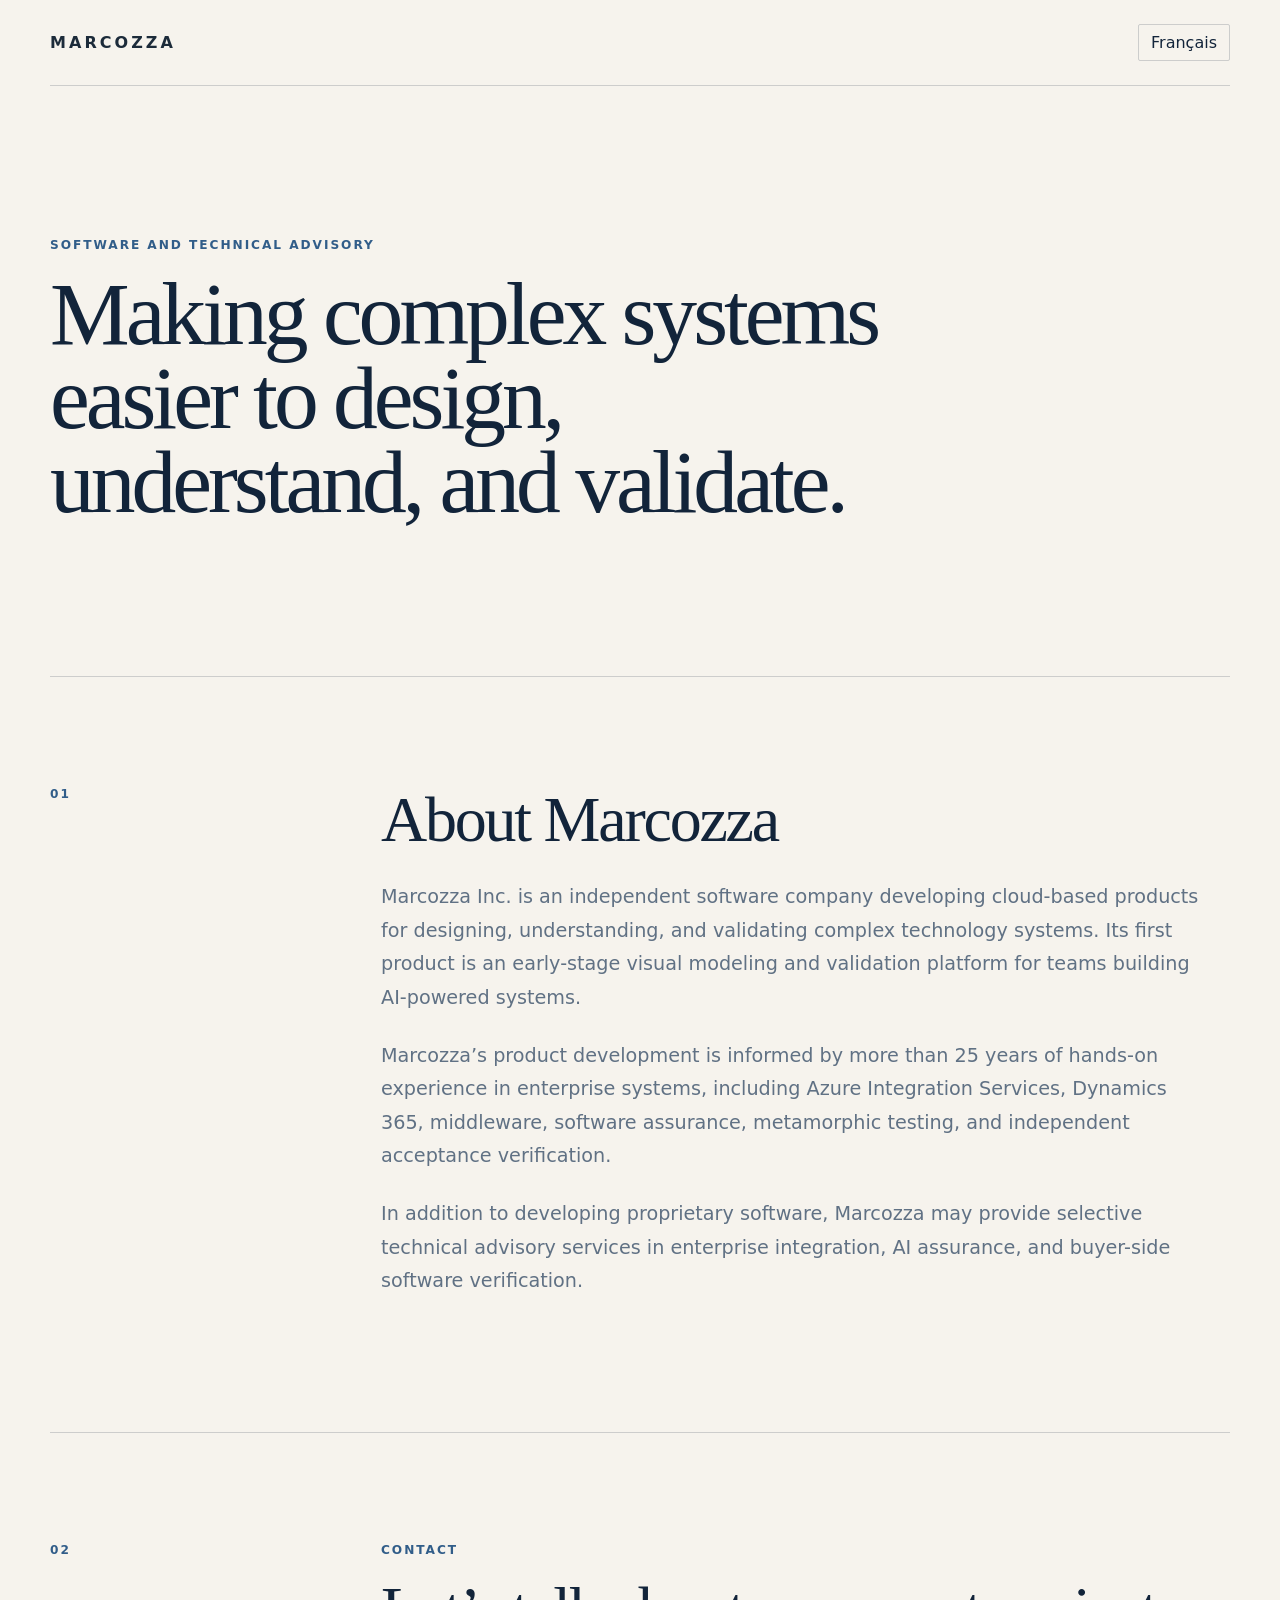
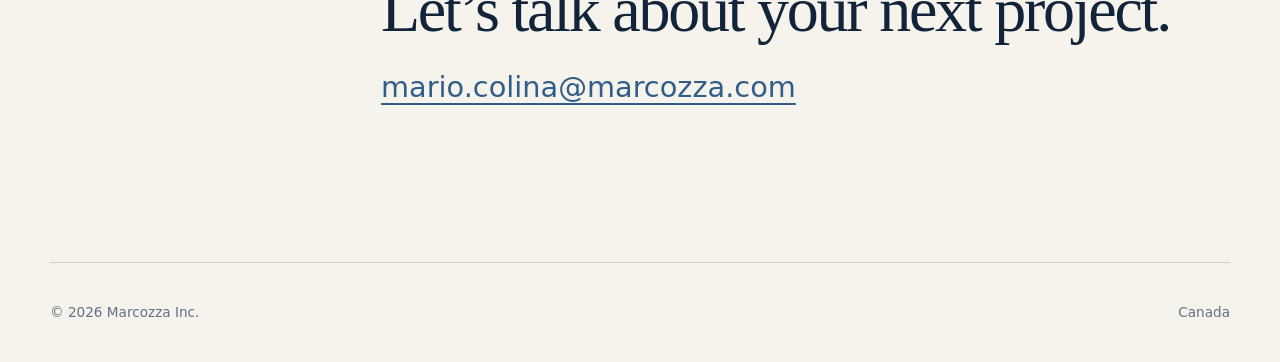
==== en.html @ 3afb8b35 "Add bilingual Marcozza company site" ====
<!doctype html>
<html lang="en">
  <head>
    <meta charset="UTF-8" />
    <meta name="viewport" content="width=device-width, initial-scale=1" />
    <meta name="description" content="Marcozza Inc. develops cloud-based software products for designing, understanding, and validating complex technology systems." />
    <meta name="theme-color" content="#12243a" />
    <meta property="og:title" content="Marcozza Inc. — Software and technical advisory" />
    <meta property="og:description" content="Cloud-based products for designing, understanding, and validating complex technology systems." />
    <meta property="og:type" content="website" />
    <meta property="og:url" content="https://marcozza.com/en.html" />
    <link rel="canonical" href="https://marcozza.com/en.html" />
    <link rel="alternate" hreflang="fr" href="https://marcozza.com/" />
    <link rel="alternate" hreflang="en" href="https://marcozza.com/en.html" />
    <link rel="alternate" hreflang="x-default" href="https://marcozza.com/" />
    <link rel="stylesheet" href="styles.css" />
    <title>Marcozza Inc. — Software and technical advisory</title>
  </head>
  <body>
    <a class="skip-link" href="#content">Skip to content</a>
    <header class="site-header">
      <a class="wordmark" href="/" aria-label="Marcozza home">MARCOZZA</a>
      <a class="language-link" href="index.html" lang="fr" hreflang="fr">Français</a>
    </header>
    <main id="content">
      <section class="hero">
        <p class="eyebrow">Software and technical advisory</p>
        <h1>Making complex systems easier to design, understand, and validate.</h1>
      </section>
      <section class="profile" aria-labelledby="about">
        <p class="section-number">01</p>
        <div class="profile-copy">
          <h2 id="about">About Marcozza</h2>
          <p>Marcozza Inc. is an independent software company developing cloud-based products for designing, understanding, and validating complex technology systems. Its first product is an early-stage visual modeling and validation platform for teams building AI-powered systems.</p>
          <p>Marcozza’s product development is informed by more than 25 years of hands-on experience in enterprise systems, including Azure Integration Services, Dynamics 365, middleware, software assurance, metamorphic testing, and independent acceptance verification.</p>
          <p>In addition to developing proprietary software, Marcozza may provide selective technical advisory services in enterprise integration, AI assurance, and buyer-side software verification.</p>
        </div>
      </section>
      <section class="contact" aria-labelledby="contact">
        <p class="section-number">02</p>
        <div>
          <p class="eyebrow">Contact</p>
          <h2 id="contact">Let’s talk about your next project.</h2>
          <a class="email" href="mailto:mario.colina@marcozza.com">mario.colina@marcozza.com</a>
        </div>
      </section>
    </main>
    <footer>
      <span>© <span id="year">2026</span> Marcozza Inc.</span>
      <span>Canada</span>
    </footer>
    <script src="site.js"></script>
  </body>
</html>
---- styles.css ----
:root {
  color-scheme: light;
  --navy: #12243a;
  --ink: #1c2b3a;
  --muted: #607184;
  --paper: #f6f3ed;
  --white: #fff;
  --blue: #315d89;
  --blue-soft: #dfe9f2;
  --amber: #d29b52;
  --line: rgba(18, 36, 58, 0.18);
  font-family: Inter, ui-sans-serif, system-ui, -apple-system, BlinkMacSystemFont, "Segoe UI", sans-serif;
  font-synthesis: none;
}

* { box-sizing: border-box; }
html { scroll-behavior: smooth; }
body { margin: 0; color: var(--ink); background: var(--paper); }
a { color: inherit; }

.skip-link {
  position: fixed;
  z-index: 10;
  top: 8px;
  left: 8px;
  padding: 10px 14px;
  background: var(--white);
  transform: translateY(-150%);
}
.skip-link:focus { transform: translateY(0); }

.site-header {
  width: min(1180px, calc(100% - 48px));
  min-height: 86px;
  margin: auto;
  display: grid;
  grid-template-columns: 1fr auto;
  align-items: center;
  border-bottom: 1px solid var(--line);
}
.wordmark { font-weight: 750; letter-spacing: 0.19em; text-decoration: none; }
.language-link {
  justify-self: end;
  padding: 8px 12px;
  color: var(--navy);
  border: 1px solid var(--line);
  border-radius: 2px;
  text-decoration: none;
}
.language-link:hover, .language-link:focus-visible { background: var(--blue-soft); }

main, footer { width: min(1180px, calc(100% - 48px)); margin: auto; }
.hero {
  min-height: 590px;
  display: grid;
  align-content: center;
}
.eyebrow, .section-number {
  margin: 0 0 20px;
  color: var(--blue);
  font-size: 0.76rem;
  font-weight: 700;
  letter-spacing: 0.16em;
  text-transform: uppercase;
}
h1 {
  max-width: 850px;
  margin: 0;
  color: var(--navy);
  font-family: Georgia, "Times New Roman", serif;
  font-size: clamp(3.1rem, 7vw, 6.8rem);
  font-weight: 400;
  letter-spacing: -0.045em;
  line-height: 0.94;
}
.profile, .contact {
  padding: 110px 0;
  border-top: 1px solid var(--line);
}
.profile, .contact { display: grid; grid-template-columns: 1fr 3fr; gap: 48px; }
h2 { margin: 0 0 28px; color: var(--navy); font: 400 clamp(2.3rem, 5vw, 4.7rem)/1.02 Georgia, serif; letter-spacing: -0.035em; }
.profile-copy { max-width: 820px; }
.profile-copy p { margin: 0 0 24px; color: var(--muted); font-size: 1.2rem; line-height: 1.75; }
.contact { min-height: 430px; align-items: start; }
.email { display: inline-block; color: var(--blue); font-size: clamp(1.15rem, 3vw, 1.8rem); text-underline-offset: 6px; }
footer { min-height: 100px; display: flex; justify-content: space-between; align-items: center; color: var(--muted); border-top: 1px solid var(--line); font-size: 0.85rem; }
.sr-only { position: absolute; width: 1px; height: 1px; padding: 0; margin: -1px; overflow: hidden; clip: rect(0, 0, 0, 0); white-space: nowrap; border: 0; }

@media (max-width: 800px) {
  .hero { min-height: auto; padding: 100px 0; }
  .profile, .contact { padding: 78px 0; grid-template-columns: 1fr; gap: 20px; }
}

@media (max-width: 480px) {
  .site-header, main, footer { width: min(100% - 30px, 1180px); }
  .site-header { min-height: 72px; }
  h1 { font-size: clamp(2.7rem, 14vw, 4rem); }
  .hero { padding-top: 70px; }
  footer { align-items: flex-start; flex-direction: column; justify-content: center; gap: 8px; }
}

@media (prefers-reduced-motion: reduce) {
  html { scroll-behavior: auto; }
}
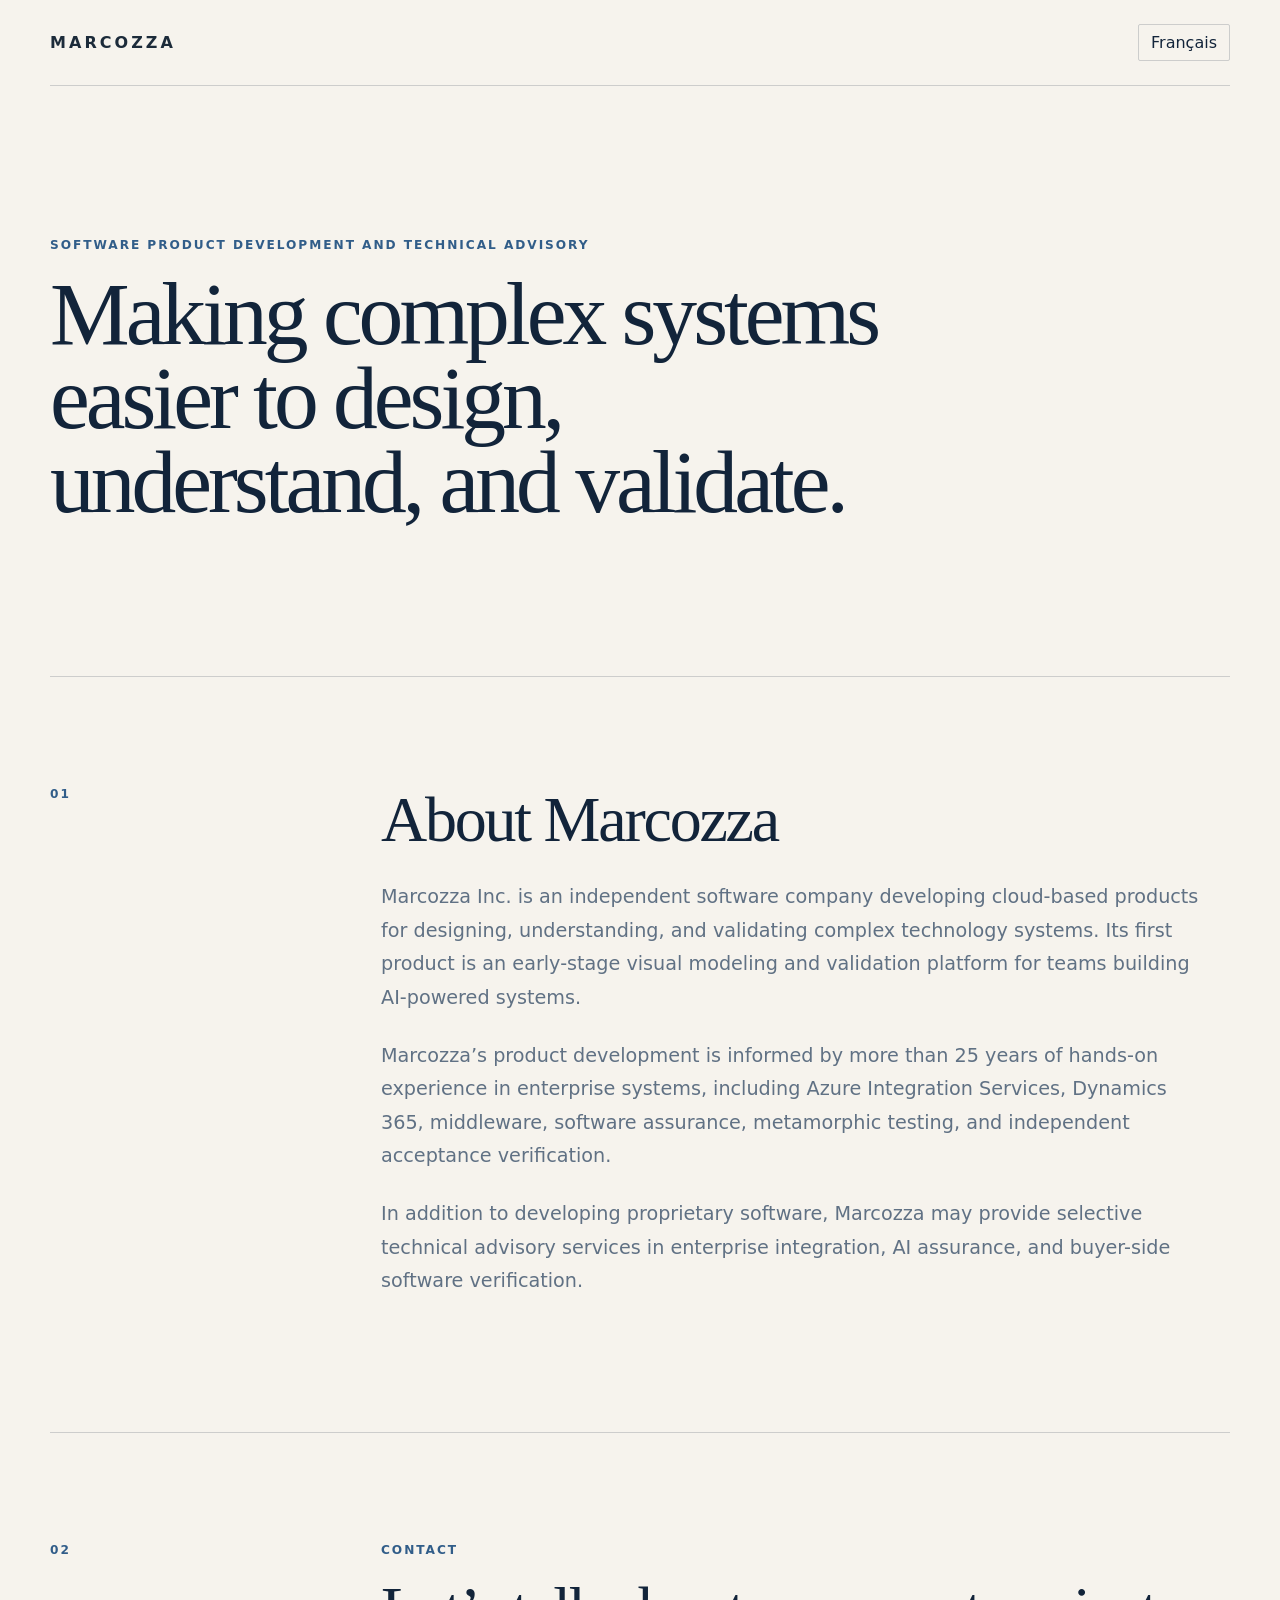
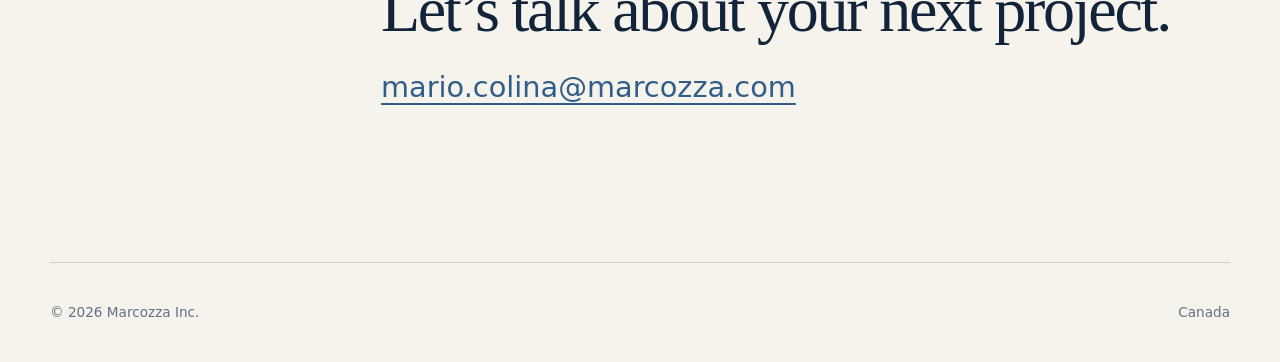
==== commit 4aae9551: "Clarify software product development positioning" ====
--- a/en.html
+++ b/en.html
@@ -5,7 +5,7 @@
     <meta name="viewport" content="width=device-width, initial-scale=1" />
     <meta name="description" content="Marcozza Inc. develops cloud-based software products for designing, understanding, and validating complex technology systems." />
     <meta name="theme-color" content="#12243a" />
-    <meta property="og:title" content="Marcozza Inc. — Software and technical advisory" />
+    <meta property="og:title" content="Marcozza Inc. — Software product development and technical advisory" />
     <meta property="og:description" content="Cloud-based products for designing, understanding, and validating complex technology systems." />
     <meta property="og:type" content="website" />
     <meta property="og:url" content="https://marcozza.com/en.html" />
@@ -14,7 +14,7 @@
     <link rel="alternate" hreflang="en" href="https://marcozza.com/en.html" />
     <link rel="alternate" hreflang="x-default" href="https://marcozza.com/" />
     <link rel="stylesheet" href="styles.css" />
-    <title>Marcozza Inc. — Software and technical advisory</title>
+    <title>Marcozza Inc. — Software product development and technical advisory</title>
   </head>
   <body>
     <a class="skip-link" href="#content">Skip to content</a>
@@ -24,7 +24,7 @@
     </header>
     <main id="content">
       <section class="hero">
-        <p class="eyebrow">Software and technical advisory</p>
+        <p class="eyebrow">Software product development and technical advisory</p>
         <h1>Making complex systems easier to design, understand, and validate.</h1>
       </section>
       <section class="profile" aria-labelledby="about">
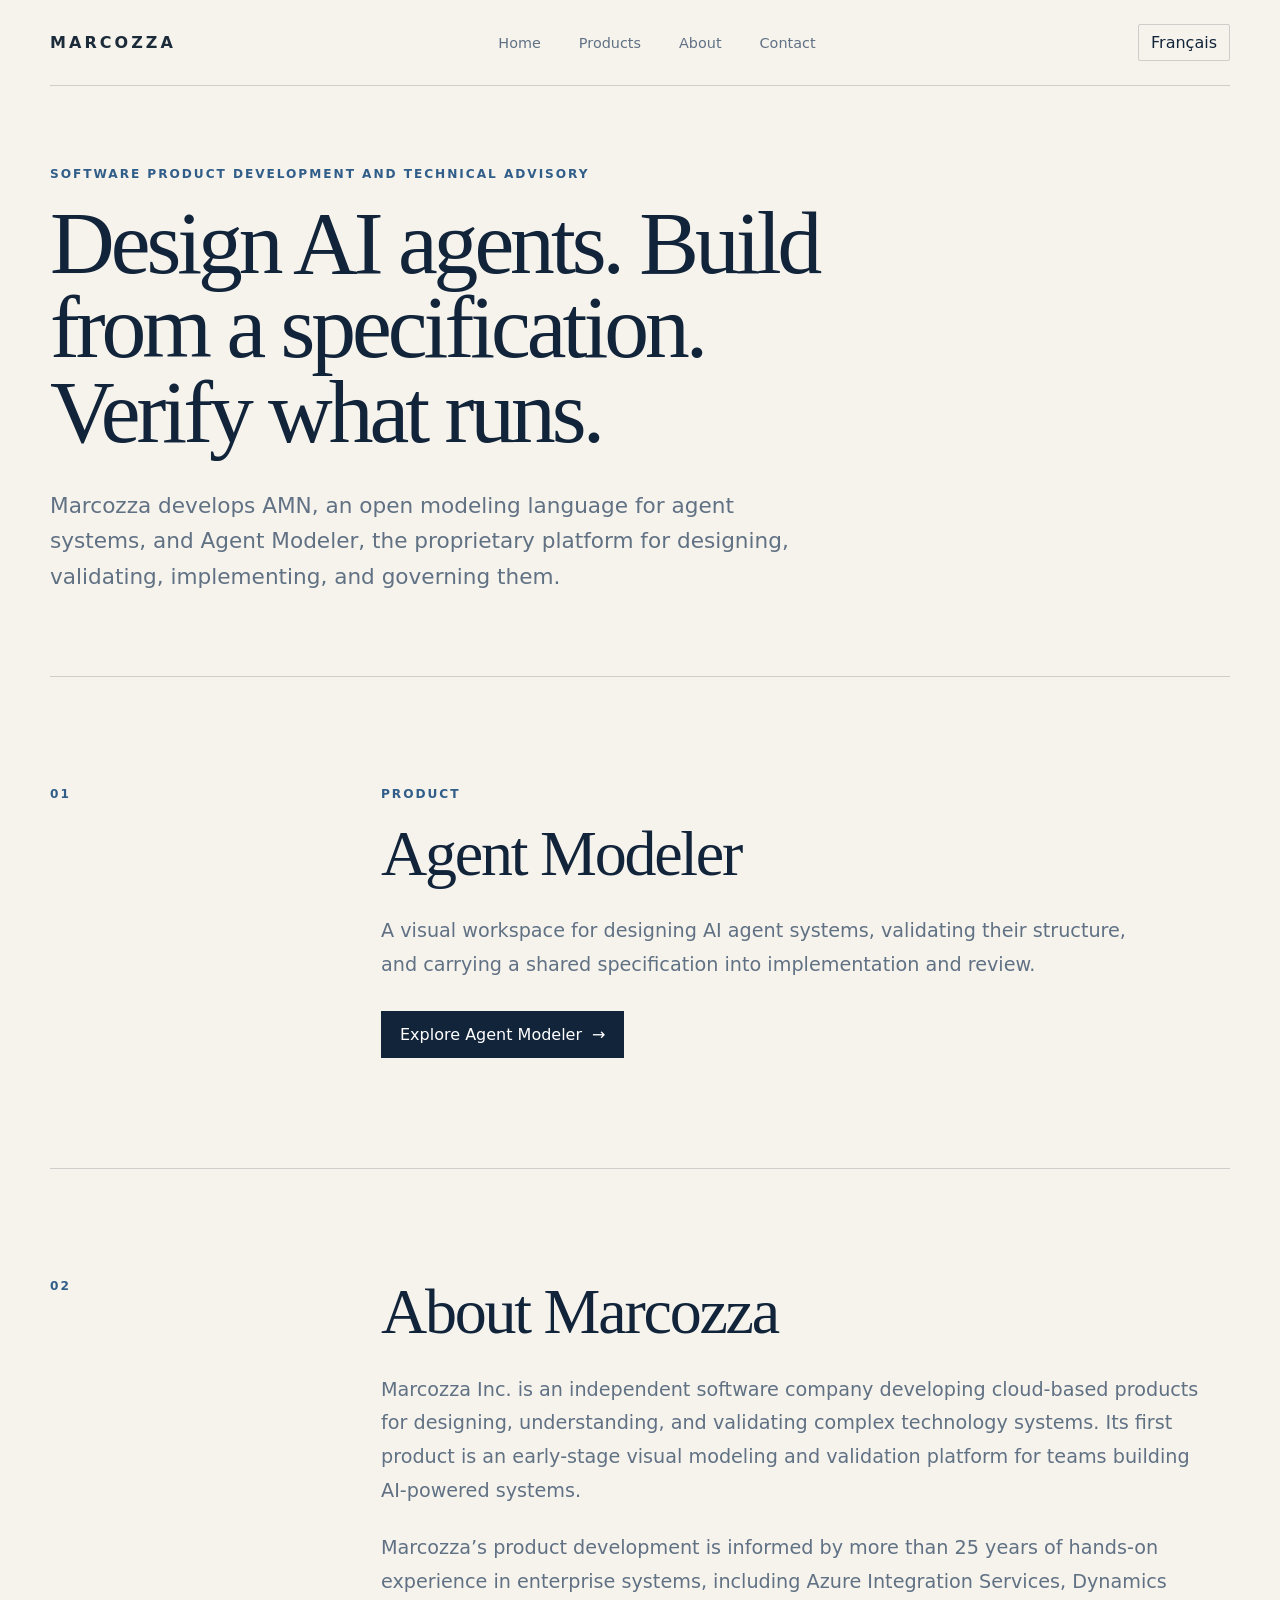
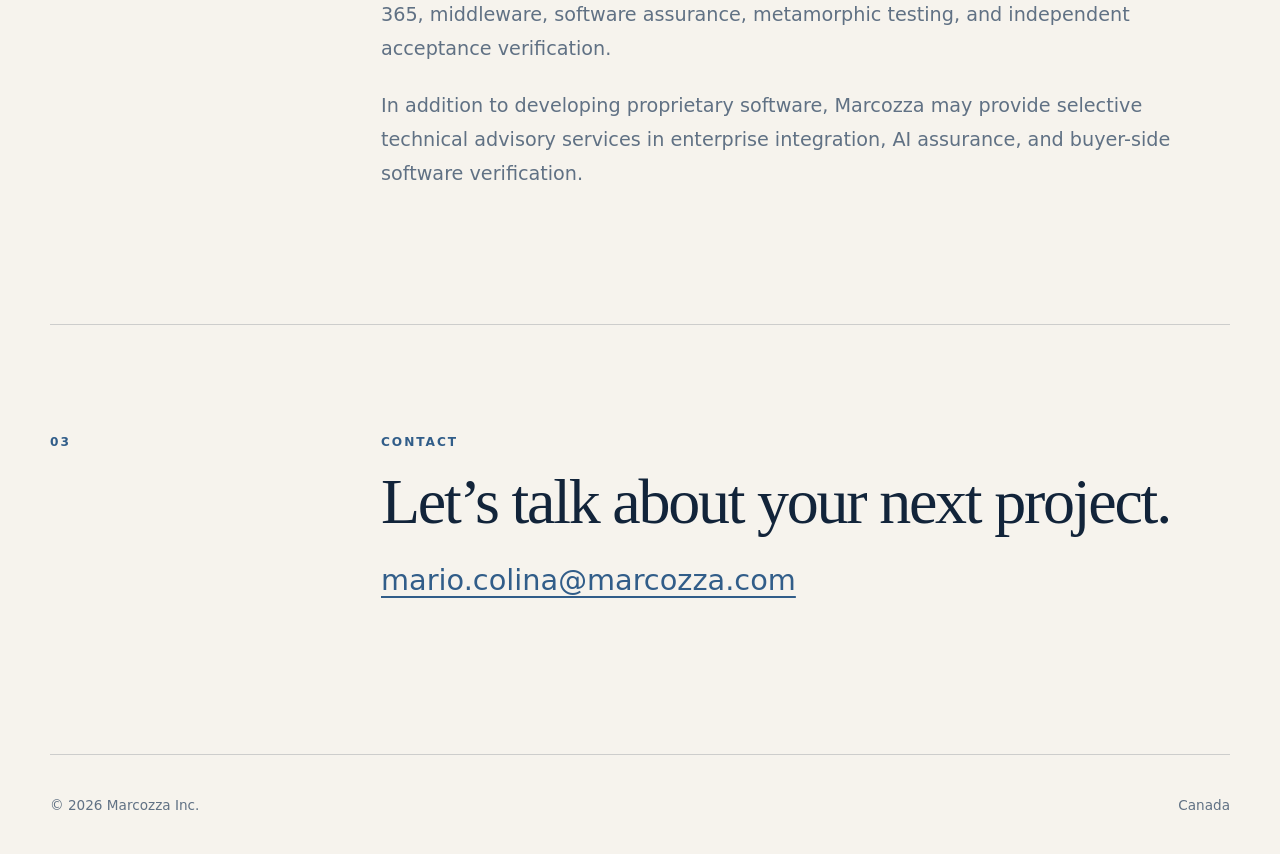
==== commit c0cfacc7: "Add Agent Modeler product navigation" ====
--- a/en.html
+++ b/en.html
@@ -3,10 +3,10 @@
   <head>
     <meta charset="UTF-8" />
     <meta name="viewport" content="width=device-width, initial-scale=1" />
-    <meta name="description" content="Marcozza Inc. develops cloud-based software products for designing, understanding, and validating complex technology systems." />
+    <meta name="description" content="Marcozza develops AMN, an open modeling language for agent systems, and Agent Modeler, a proprietary platform for designing, validating, implementing, and governing them." />
     <meta name="theme-color" content="#12243a" />
     <meta property="og:title" content="Marcozza Inc. — Software product development and technical advisory" />
-    <meta property="og:description" content="Cloud-based products for designing, understanding, and validating complex technology systems." />
+    <meta property="og:description" content="Design AI agents. Build from a specification. Verify what runs." />
     <meta property="og:type" content="website" />
     <meta property="og:url" content="https://marcozza.com/en.html" />
     <link rel="canonical" href="https://marcozza.com/en.html" />
@@ -20,15 +20,31 @@
     <a class="skip-link" href="#content">Skip to content</a>
     <header class="site-header">
       <a class="wordmark" href="/" aria-label="Marcozza home">MARCOZZA</a>
+      <nav class="site-nav" aria-label="Main navigation">
+        <a href="#home">Home</a>
+        <a href="#products">Products</a>
+        <a href="#about">About</a>
+        <a href="#contact">Contact</a>
+      </nav>
       <a class="language-link" href="index.html" lang="fr" hreflang="fr">Français</a>
     </header>
     <main id="content">
-      <section class="hero">
+      <section class="hero" id="home">
         <p class="eyebrow">Software product development and technical advisory</p>
-        <h1>Making complex systems easier to design, understand, and validate.</h1>
+        <h1>Design AI agents. Build from a specification. Verify what runs.</h1>
+        <p class="hero-copy">Marcozza develops AMN, an open modeling language for agent systems, and Agent Modeler, the proprietary platform for designing, validating, implementing, and governing them.</p>
+      </section>
+      <section class="products" id="products" aria-labelledby="products-title">
+        <p class="section-number">01</p>
+        <article class="product-card">
+          <p class="eyebrow">Product</p>
+          <h2 id="products-title">Agent Modeler</h2>
+          <p>A visual workspace for designing AI agent systems, validating their structure, and carrying a shared specification into implementation and review.</p>
+          <a class="product-link" href="https://agentmodeler.com/">Explore Agent Modeler <span aria-hidden="true">→</span></a>
+        </article>
       </section>
       <section class="profile" aria-labelledby="about">
-        <p class="section-number">01</p>
+        <p class="section-number">02</p>
         <div class="profile-copy">
           <h2 id="about">About Marcozza</h2>
           <p>Marcozza Inc. is an independent software company developing cloud-based products for designing, understanding, and validating complex technology systems. Its first product is an early-stage visual modeling and validation platform for teams building AI-powered systems.</p>
@@ -37,7 +53,7 @@
         </div>
       </section>
       <section class="contact" aria-labelledby="contact">
-        <p class="section-number">02</p>
+        <p class="section-number">03</p>
         <div>
           <p class="eyebrow">Contact</p>
           <h2 id="contact">Let’s talk about your next project.</h2>
--- a/styles.css
+++ b/styles.css
@@ -34,11 +34,22 @@
   min-height: 86px;
   margin: auto;
   display: grid;
-  grid-template-columns: 1fr auto;
+  grid-template-columns: auto 1fr auto;
   align-items: center;
   border-bottom: 1px solid var(--line);
 }
 .wordmark { font-weight: 750; letter-spacing: 0.19em; text-decoration: none; }
+.site-nav {
+  display: flex;
+  justify-content: center;
+  gap: clamp(18px, 3vw, 38px);
+}
+.site-nav a {
+  color: var(--muted);
+  font-size: 0.9rem;
+  text-decoration: none;
+}
+.site-nav a:hover, .site-nav a:focus-visible { color: var(--navy); text-decoration: underline; text-underline-offset: 6px; }
 .language-link {
   justify-self: end;
   padding: 8px 12px;
@@ -73,12 +84,32 @@
   letter-spacing: -0.045em;
   line-height: 0.94;
 }
-.profile, .contact {
+.hero-copy {
+  max-width: 780px;
+  margin: 34px 0 0;
+  color: var(--muted);
+  font-size: clamp(1.1rem, 2vw, 1.35rem);
+  line-height: 1.65;
+}
+.products, .profile, .contact {
   padding: 110px 0;
   border-top: 1px solid var(--line);
 }
-.profile, .contact { display: grid; grid-template-columns: 1fr 3fr; gap: 48px; }
+.products, .profile, .contact { display: grid; grid-template-columns: 1fr 3fr; gap: 48px; }
 h2 { margin: 0 0 28px; color: var(--navy); font: 400 clamp(2.3rem, 5vw, 4.7rem)/1.02 Georgia, serif; letter-spacing: -0.035em; }
+.product-card { max-width: 820px; }
+.product-card > p:not(.eyebrow) { max-width: 760px; margin: 0 0 30px; color: var(--muted); font-size: 1.2rem; line-height: 1.75; }
+.product-link {
+  display: inline-flex;
+  align-items: center;
+  gap: 10px;
+  padding: 13px 18px;
+  color: var(--white);
+  background: var(--navy);
+  border: 1px solid var(--navy);
+  text-decoration: none;
+}
+.product-link:hover, .product-link:focus-visible { color: var(--navy); background: transparent; }
 .profile-copy { max-width: 820px; }
 .profile-copy p { margin: 0 0 24px; color: var(--muted); font-size: 1.2rem; line-height: 1.75; }
 .contact { min-height: 430px; align-items: start; }
@@ -88,7 +119,9 @@
 
 @media (max-width: 800px) {
   .hero { min-height: auto; padding: 100px 0; }
-  .profile, .contact { padding: 78px 0; grid-template-columns: 1fr; gap: 20px; }
+  .site-header { padding: 18px 0; grid-template-columns: 1fr auto; row-gap: 18px; }
+  .site-nav { grid-column: 1 / -1; grid-row: 2; justify-content: flex-start; overflow-x: auto; }
+  .products, .profile, .contact { padding: 78px 0; grid-template-columns: 1fr; gap: 20px; }
 }
 
 @media (max-width: 480px) {
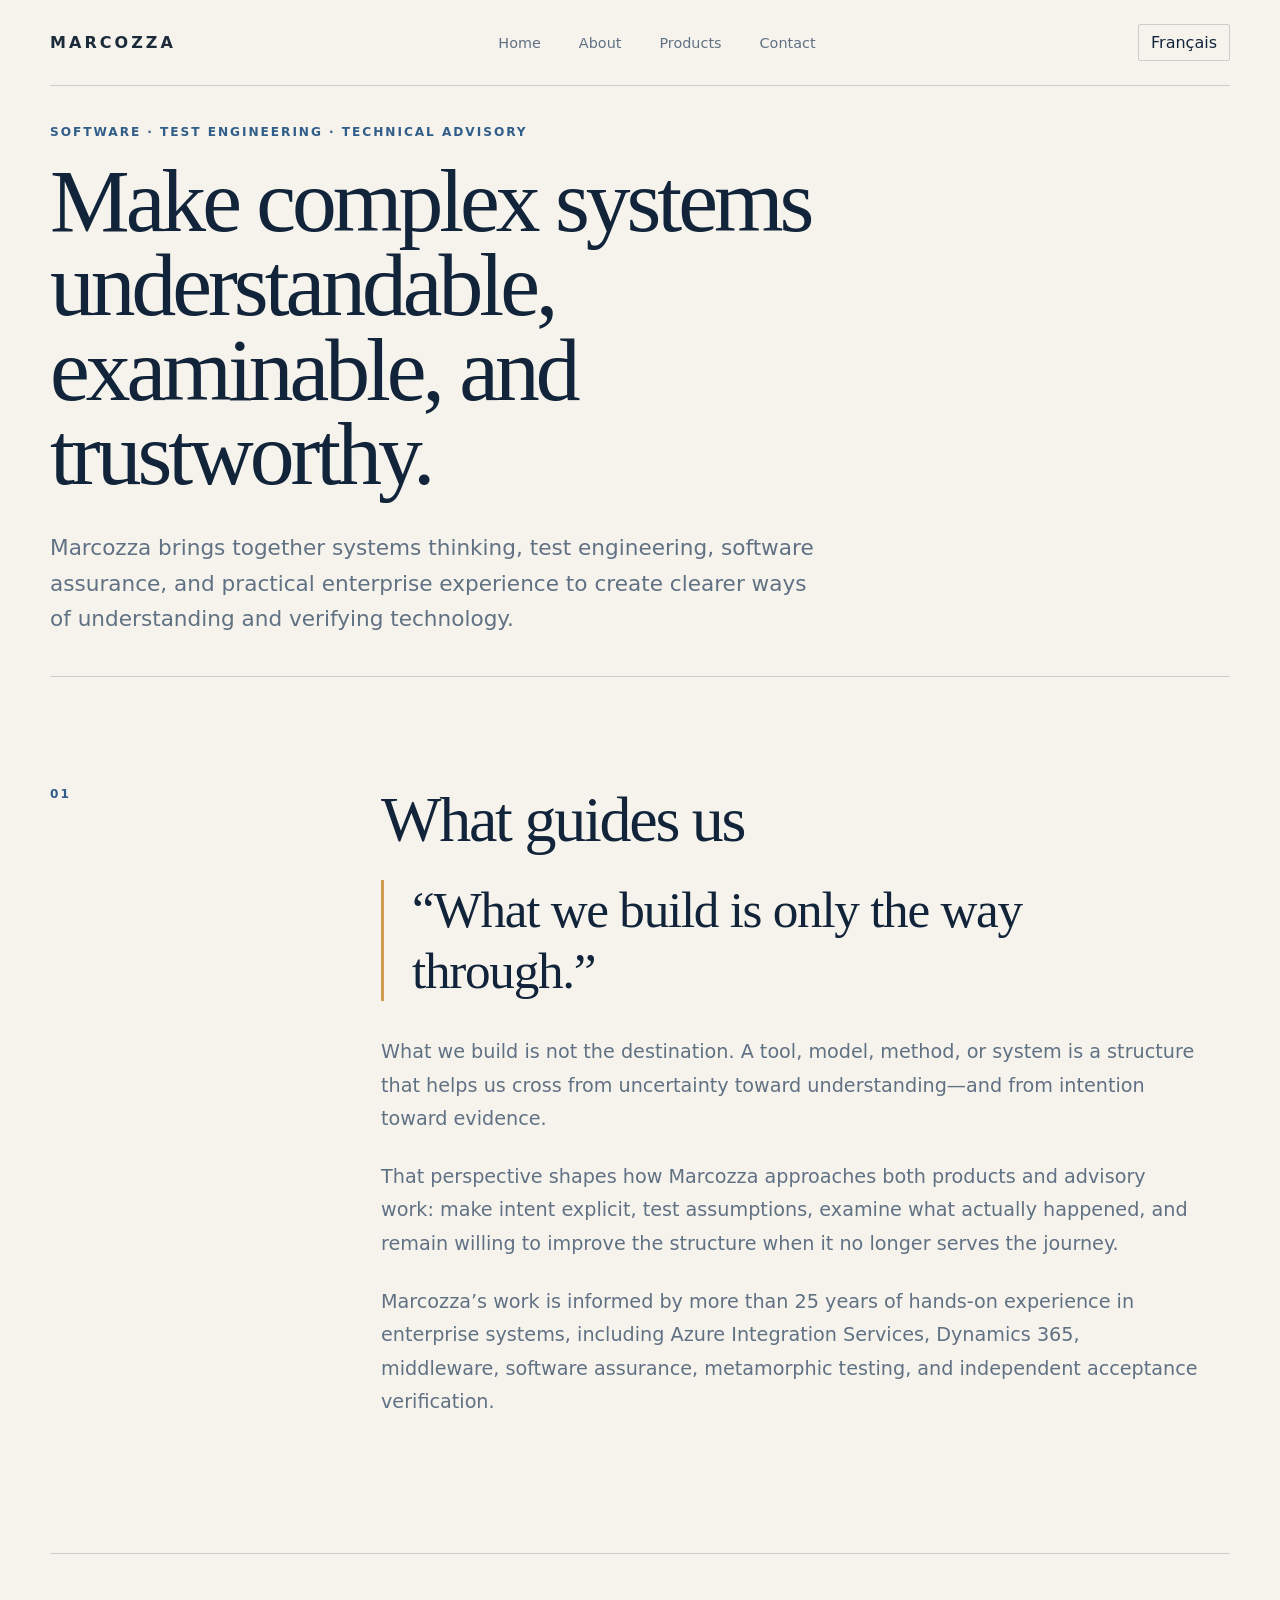
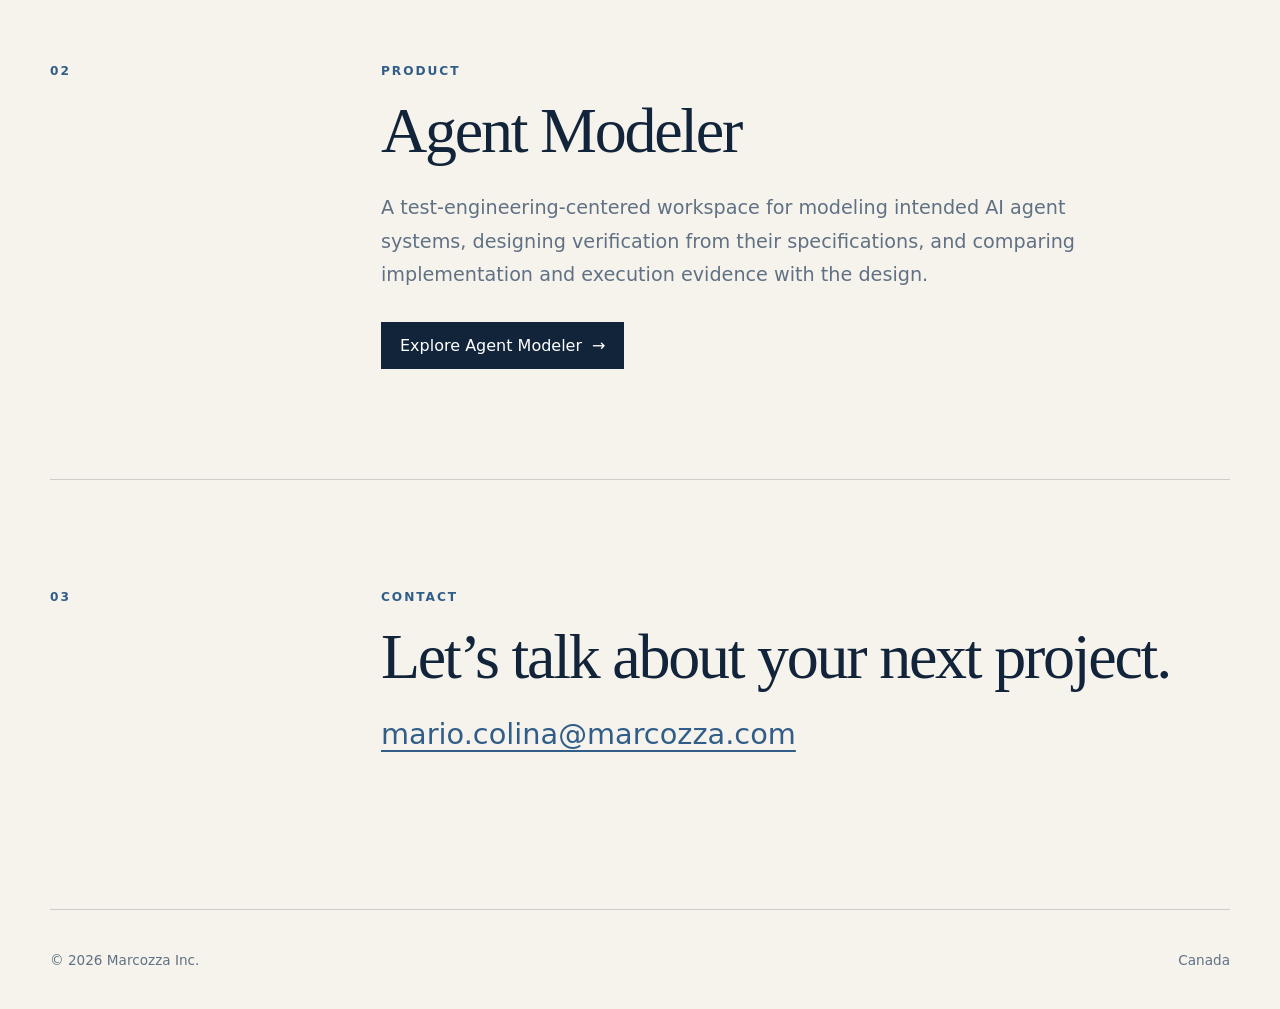
==== commit b8984e2d: "Express company philosophy on homepage" ====
--- a/en.html
+++ b/en.html
@@ -3,10 +3,10 @@
   <head>
     <meta charset="UTF-8" />
     <meta name="viewport" content="width=device-width, initial-scale=1" />
-    <meta name="description" content="Marcozza develops AMN, an open modeling language for agent systems, and Agent Modeler, a proprietary platform for designing, validating, implementing, and governing them." />
+    <meta name="description" content="Marcozza is an independent software company bringing systems thinking, test engineering, and software assurance to complex technology systems." />
     <meta name="theme-color" content="#12243a" />
     <meta property="og:title" content="Marcozza Inc. — Software product development and technical advisory" />
-    <meta property="og:description" content="Design AI agents. Build from a specification. Verify what runs." />
+    <meta property="og:description" content="Make complex systems understandable, examinable, and trustworthy." />
     <meta property="og:type" content="website" />
     <meta property="og:url" content="https://marcozza.com/en.html" />
     <link rel="canonical" href="https://marcozza.com/en.html" />
@@ -22,35 +22,36 @@
       <a class="wordmark" href="/" aria-label="Marcozza home">MARCOZZA</a>
       <nav class="site-nav" aria-label="Main navigation">
         <a href="#home">Home</a>
+        <a href="#about">About</a>
         <a href="#products">Products</a>
-        <a href="#about">About</a>
         <a href="#contact">Contact</a>
       </nav>
       <a class="language-link" href="index.html" lang="fr" hreflang="fr">Français</a>
     </header>
     <main id="content">
       <section class="hero" id="home">
-        <p class="eyebrow">Software product development and technical advisory</p>
-        <h1>Design AI agents. Build from a specification. Verify what runs.</h1>
-        <p class="hero-copy">Marcozza develops AMN, an open modeling language for agent systems, and Agent Modeler, the proprietary platform for designing, validating, implementing, and governing them.</p>
+        <p class="eyebrow">Software · test engineering · technical advisory</p>
+        <h1>Make complex systems understandable, examinable, and trustworthy.</h1>
+        <p class="hero-copy">Marcozza brings together systems thinking, test engineering, software assurance, and practical enterprise experience to create clearer ways of understanding and verifying technology.</p>
+      </section>
+      <section class="profile" aria-labelledby="about">
+        <p class="section-number">01</p>
+        <div class="profile-copy">
+          <h2 id="about">What guides us</h2>
+          <blockquote class="philosophy"><p>“What we build is only the way through.”</p></blockquote>
+          <p>What we build is not the destination. A tool, model, method, or system is a structure that helps us cross from uncertainty toward understanding—and from intention toward evidence.</p>
+          <p>That perspective shapes how Marcozza approaches both products and advisory work: make intent explicit, test assumptions, examine what actually happened, and remain willing to improve the structure when it no longer serves the journey.</p>
+          <p>Marcozza’s work is informed by more than 25 years of hands-on experience in enterprise systems, including Azure Integration Services, Dynamics 365, middleware, software assurance, metamorphic testing, and independent acceptance verification.</p>
+        </div>
       </section>
       <section class="products" id="products" aria-labelledby="products-title">
-        <p class="section-number">01</p>
+        <p class="section-number">02</p>
         <article class="product-card">
           <p class="eyebrow">Product</p>
           <h2 id="products-title">Agent Modeler</h2>
-          <p>A visual workspace for designing AI agent systems, validating their structure, and carrying a shared specification into implementation and review.</p>
-          <a class="product-link" href="https://agentmodeler.com/">Explore Agent Modeler <span aria-hidden="true">→</span></a>
+          <p>A test-engineering-centered workspace for modeling intended AI agent systems, designing verification from their specifications, and comparing implementation and execution evidence with the design.</p>
+          <a class="product-link" href="https://agentmodeler.com/en/">Explore Agent Modeler <span aria-hidden="true">→</span></a>
         </article>
-      </section>
-      <section class="profile" aria-labelledby="about">
-        <p class="section-number">02</p>
-        <div class="profile-copy">
-          <h2 id="about">About Marcozza</h2>
-          <p>Marcozza Inc. is an independent software company developing cloud-based products for designing, understanding, and validating complex technology systems. Its first product is an early-stage visual modeling and validation platform for teams building AI-powered systems.</p>
-          <p>Marcozza’s product development is informed by more than 25 years of hands-on experience in enterprise systems, including Azure Integration Services, Dynamics 365, middleware, software assurance, metamorphic testing, and independent acceptance verification.</p>
-          <p>In addition to developing proprietary software, Marcozza may provide selective technical advisory services in enterprise integration, AI assurance, and buyer-side software verification.</p>
-        </div>
       </section>
       <section class="contact" aria-labelledby="contact">
         <p class="section-number">03</p>
--- a/styles.css
+++ b/styles.css
@@ -112,6 +112,8 @@
 .product-link:hover, .product-link:focus-visible { color: var(--navy); background: transparent; }
 .profile-copy { max-width: 820px; }
 .profile-copy p { margin: 0 0 24px; color: var(--muted); font-size: 1.2rem; line-height: 1.75; }
+.philosophy { margin: 0 0 34px; padding: 0 0 0 28px; border-left: 3px solid var(--amber); }
+.philosophy p { margin: 0; color: var(--navy); font: 400 clamp(1.8rem, 4vw, 3.4rem)/1.18 Georgia, serif; letter-spacing: -0.025em; }
 .contact { min-height: 430px; align-items: start; }
 .email { display: inline-block; color: var(--blue); font-size: clamp(1.15rem, 3vw, 1.8rem); text-underline-offset: 6px; }
 footer { min-height: 100px; display: flex; justify-content: space-between; align-items: center; color: var(--muted); border-top: 1px solid var(--line); font-size: 0.85rem; }
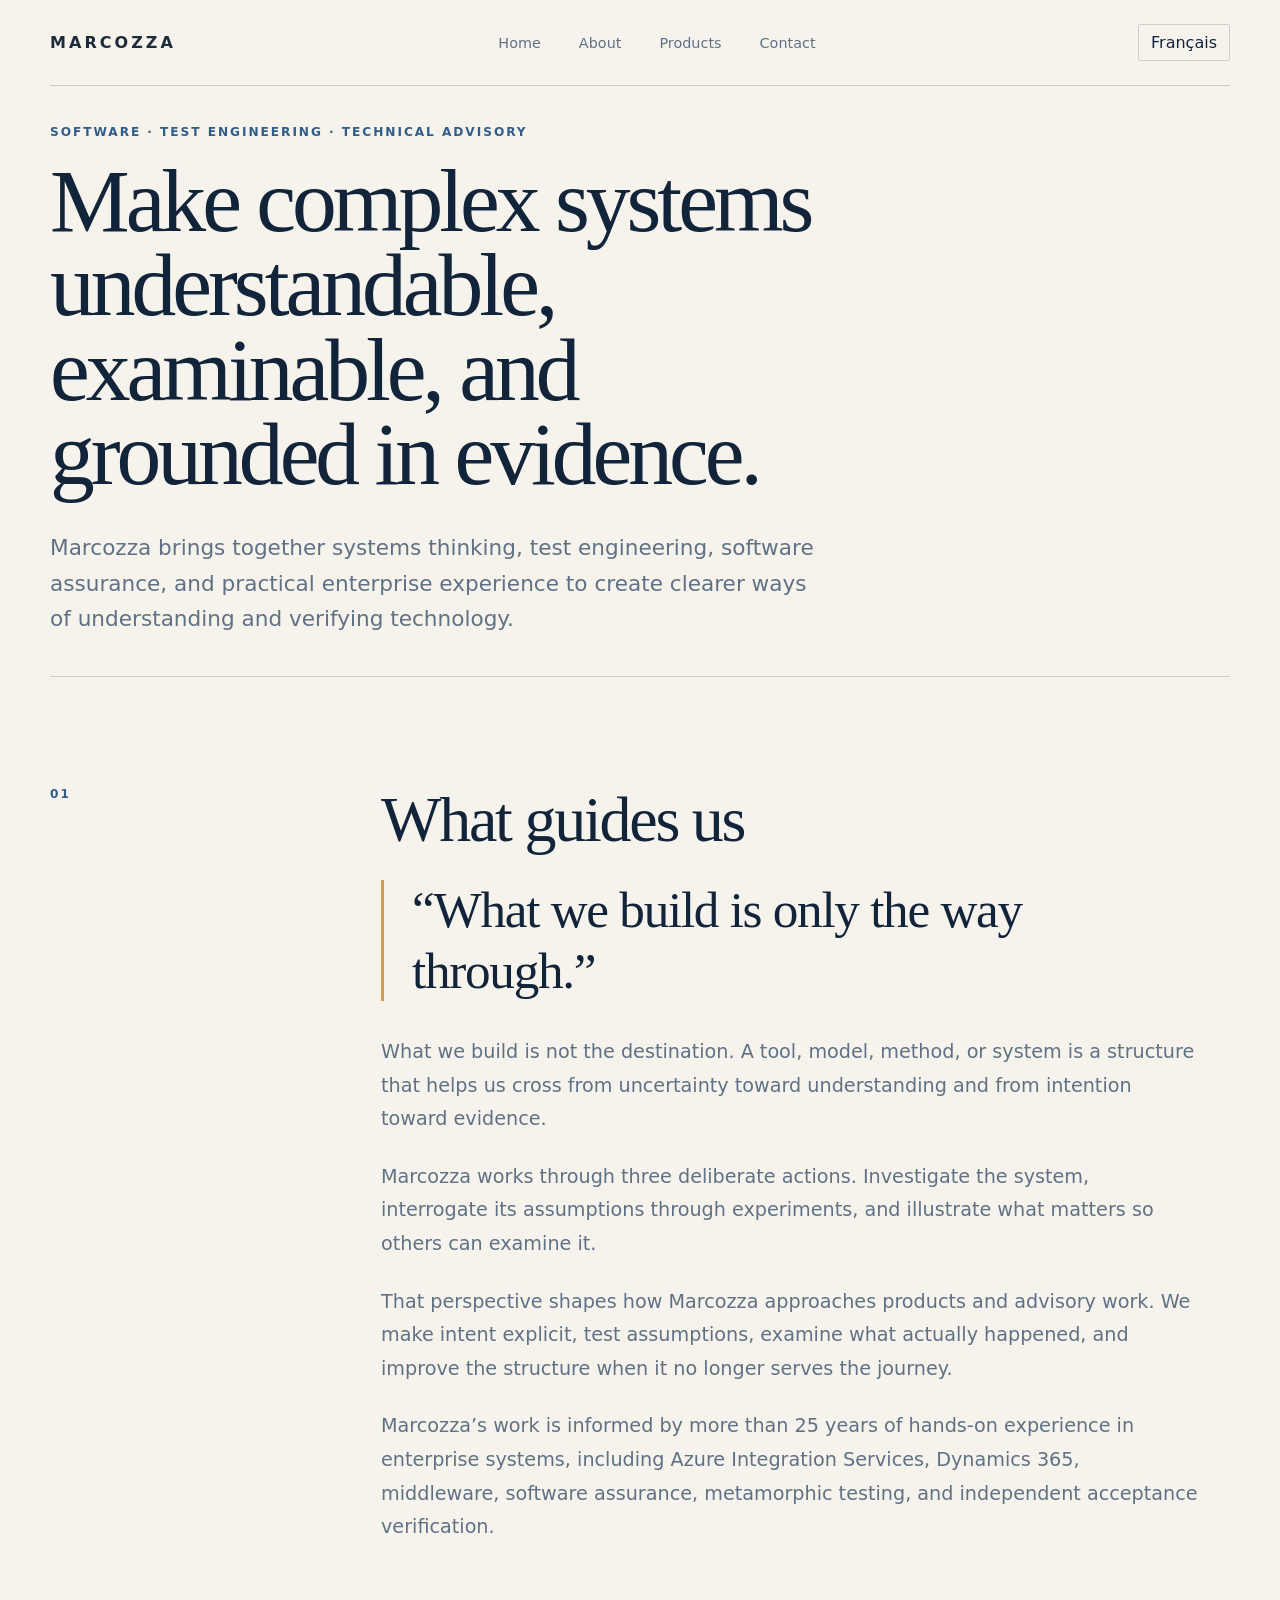
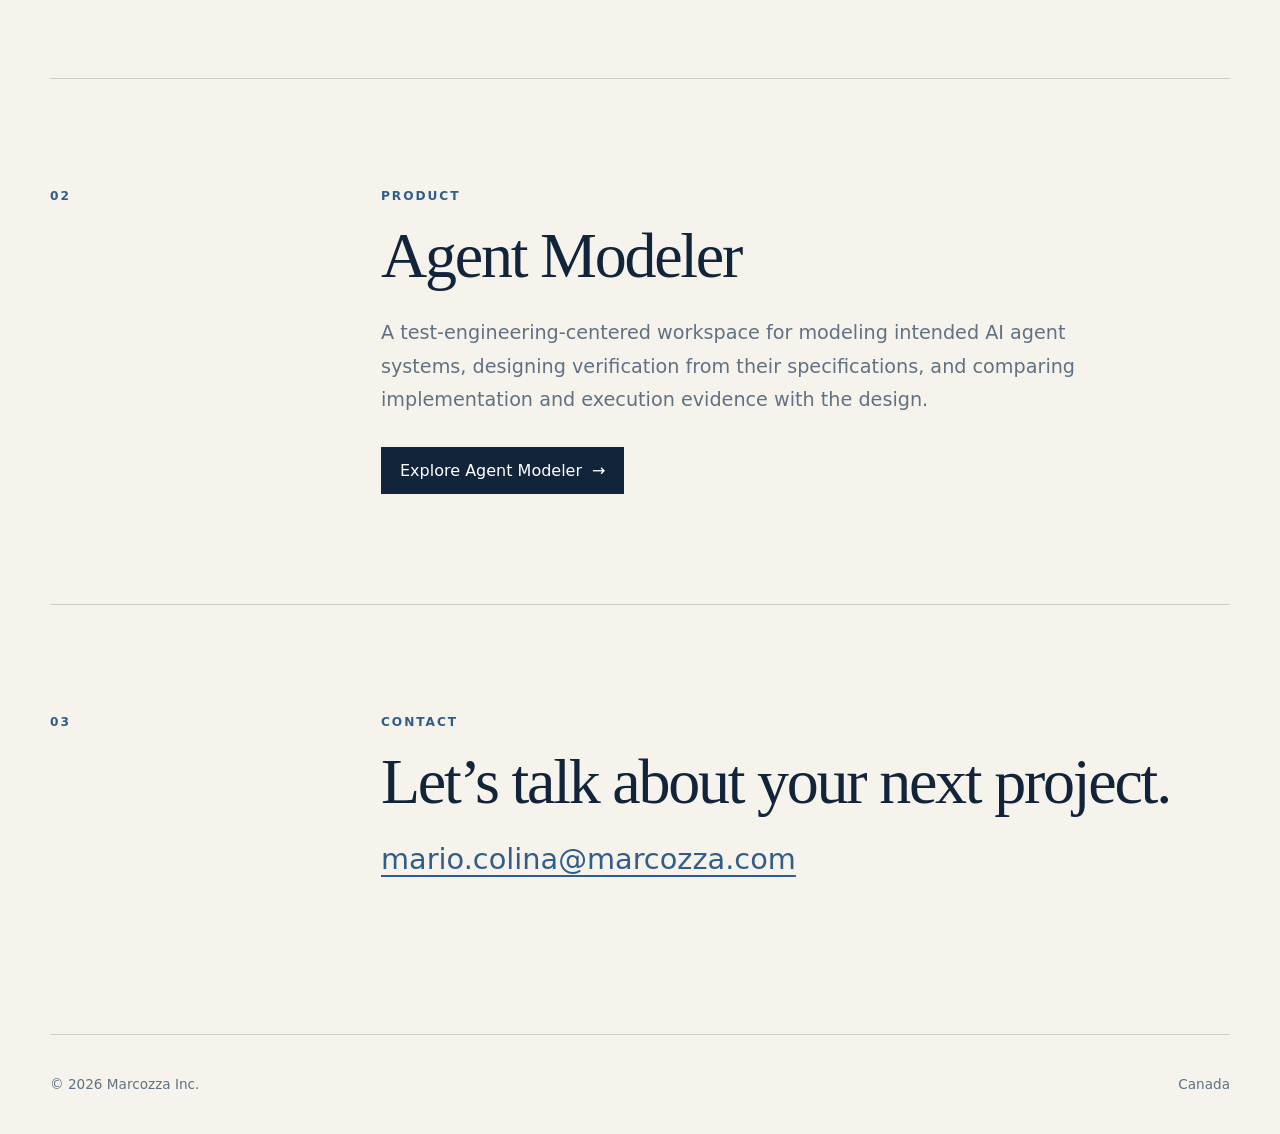
==== commit 8c6ceb24: "Refine public copy style" ====
--- a/en.html
+++ b/en.html
@@ -5,8 +5,8 @@
     <meta name="viewport" content="width=device-width, initial-scale=1" />
     <meta name="description" content="Marcozza is an independent software company bringing systems thinking, test engineering, and software assurance to complex technology systems." />
     <meta name="theme-color" content="#12243a" />
-    <meta property="og:title" content="Marcozza Inc. — Software product development and technical advisory" />
-    <meta property="og:description" content="Make complex systems understandable, examinable, and trustworthy." />
+    <meta property="og:title" content="Marcozza Inc. | Software product development and technical advisory" />
+    <meta property="og:description" content="Make complex systems understandable, examinable, and grounded in evidence." />
     <meta property="og:type" content="website" />
     <meta property="og:url" content="https://marcozza.com/en.html" />
     <link rel="canonical" href="https://marcozza.com/en.html" />
@@ -14,7 +14,7 @@
     <link rel="alternate" hreflang="en" href="https://marcozza.com/en.html" />
     <link rel="alternate" hreflang="x-default" href="https://marcozza.com/" />
     <link rel="stylesheet" href="styles.css" />
-    <title>Marcozza Inc. — Software product development and technical advisory</title>
+    <title>Marcozza Inc. | Software product development and technical advisory</title>
   </head>
   <body>
     <a class="skip-link" href="#content">Skip to content</a>
@@ -31,7 +31,7 @@
     <main id="content">
       <section class="hero" id="home">
         <p class="eyebrow">Software · test engineering · technical advisory</p>
-        <h1>Make complex systems understandable, examinable, and trustworthy.</h1>
+        <h1>Make complex systems understandable, examinable, and grounded in evidence.</h1>
         <p class="hero-copy">Marcozza brings together systems thinking, test engineering, software assurance, and practical enterprise experience to create clearer ways of understanding and verifying technology.</p>
       </section>
       <section class="profile" aria-labelledby="about">
@@ -39,8 +39,9 @@
         <div class="profile-copy">
           <h2 id="about">What guides us</h2>
           <blockquote class="philosophy"><p>“What we build is only the way through.”</p></blockquote>
-          <p>What we build is not the destination. A tool, model, method, or system is a structure that helps us cross from uncertainty toward understanding—and from intention toward evidence.</p>
-          <p>That perspective shapes how Marcozza approaches both products and advisory work: make intent explicit, test assumptions, examine what actually happened, and remain willing to improve the structure when it no longer serves the journey.</p>
+          <p>What we build is not the destination. A tool, model, method, or system is a structure that helps us cross from uncertainty toward understanding and from intention toward evidence.</p>
+          <p>Marcozza works through three deliberate actions. Investigate the system, interrogate its assumptions through experiments, and illustrate what matters so others can examine it.</p>
+          <p>That perspective shapes how Marcozza approaches products and advisory work. We make intent explicit, test assumptions, examine what actually happened, and improve the structure when it no longer serves the journey.</p>
           <p>Marcozza’s work is informed by more than 25 years of hands-on experience in enterprise systems, including Azure Integration Services, Dynamics 365, middleware, software assurance, metamorphic testing, and independent acceptance verification.</p>
         </div>
       </section>
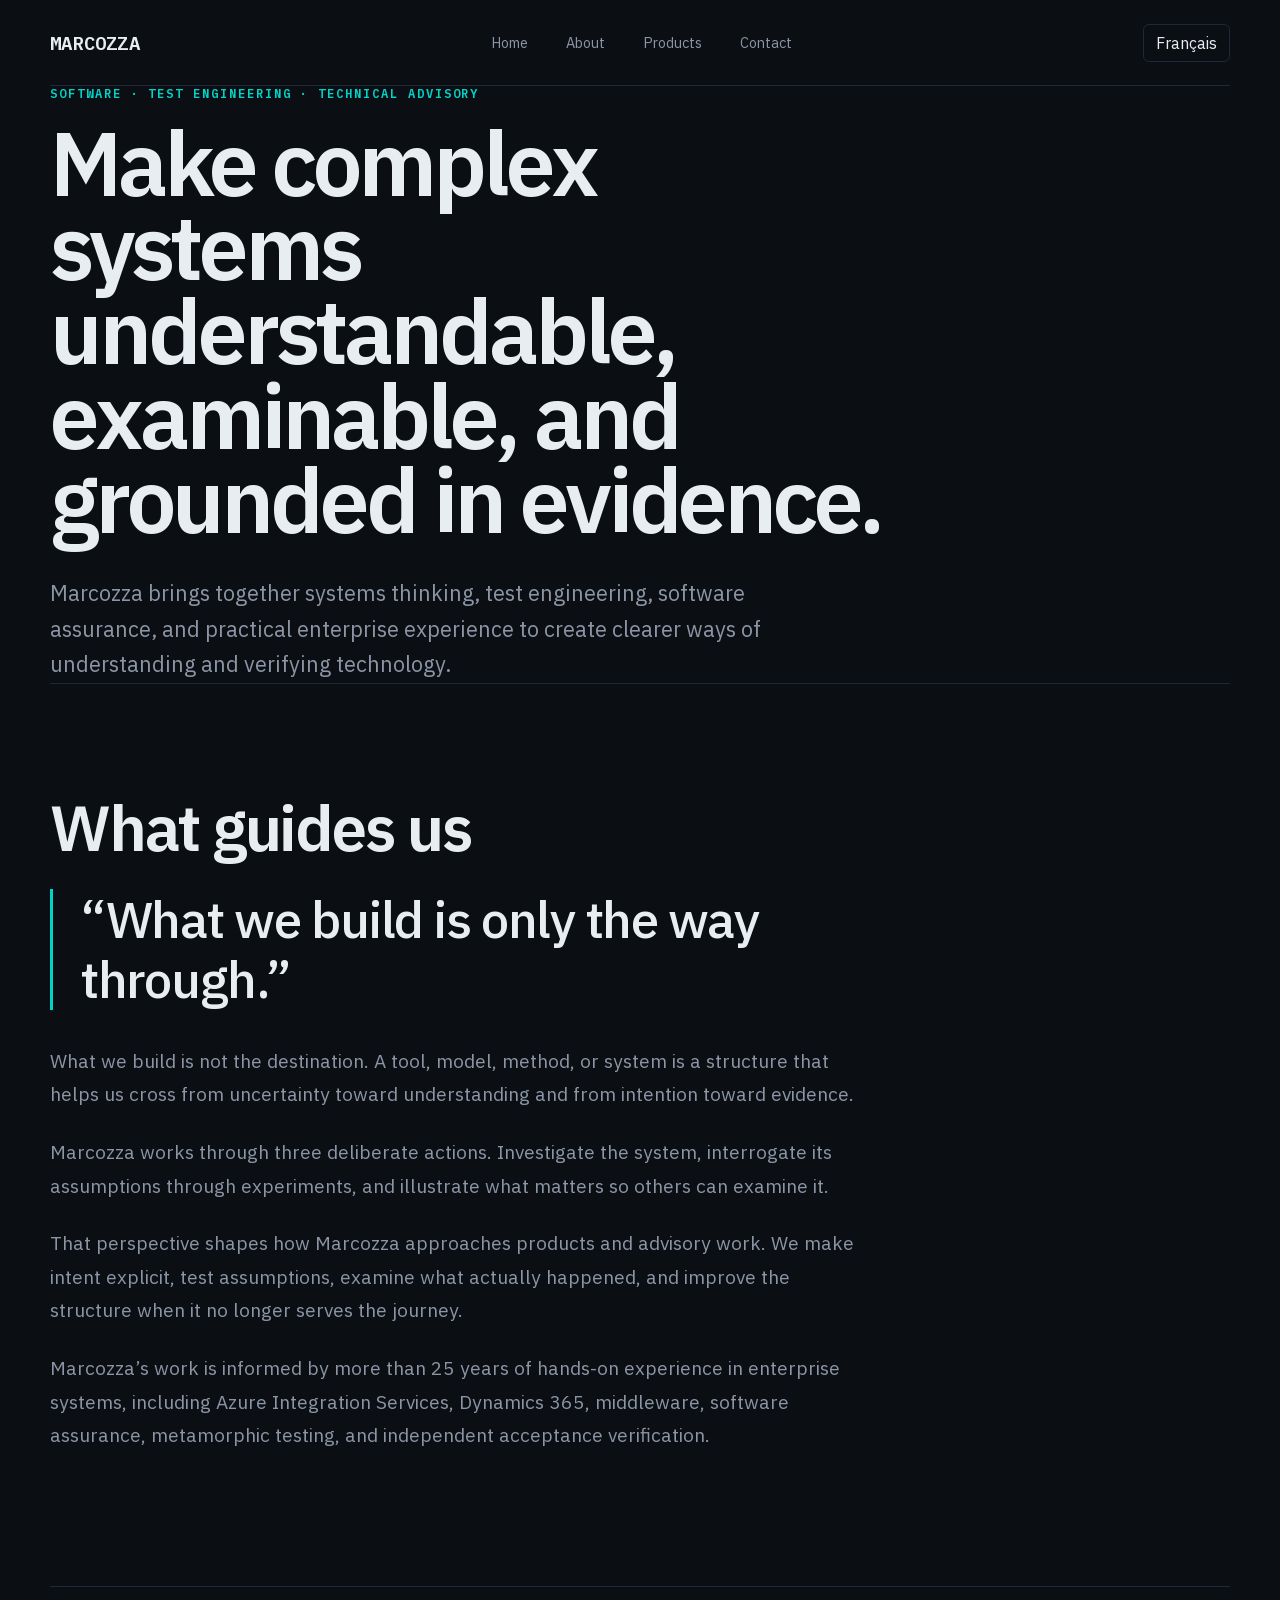
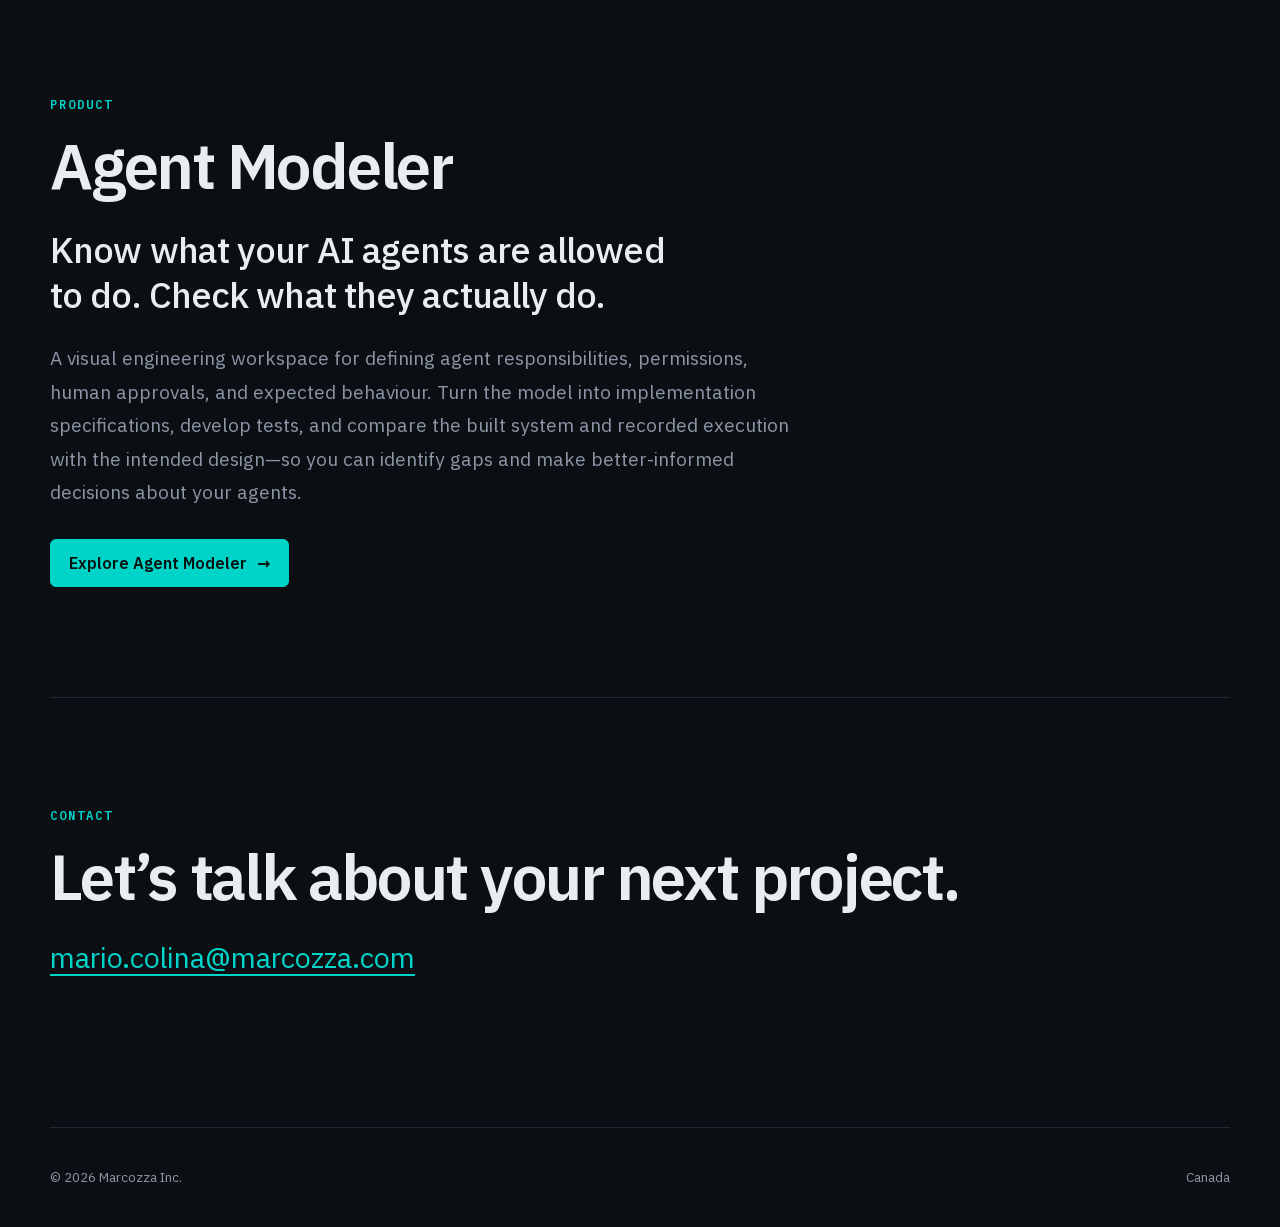
==== commit 9f023bc8: "Align corporate branding and clarify Agent Modeler outcomes" ====
--- a/en.html
+++ b/en.html
@@ -4,7 +4,7 @@
     <meta charset="UTF-8" />
     <meta name="viewport" content="width=device-width, initial-scale=1" />
     <meta name="description" content="Marcozza is an independent software company bringing systems thinking, test engineering, and software assurance to complex technology systems." />
-    <meta name="theme-color" content="#12243a" />
+    <meta name="theme-color" content="#0b0f14" />
     <meta property="og:title" content="Marcozza Inc. | Software product development and technical advisory" />
     <meta property="og:description" content="Make complex systems understandable, examinable, and grounded in evidence." />
     <meta property="og:type" content="website" />
@@ -13,7 +13,8 @@
     <link rel="alternate" hreflang="fr" href="https://marcozza.com/" />
     <link rel="alternate" hreflang="en" href="https://marcozza.com/en.html" />
     <link rel="alternate" hreflang="x-default" href="https://marcozza.com/" />
-    <link rel="stylesheet" href="styles.css" />
+    <link rel="stylesheet" href="fonts/fonts.css" />
+    <link rel="stylesheet" href="styles.css?v=1405d73fb424" />
     <title>Marcozza Inc. | Software product development and technical advisory</title>
   </head>
   <body>
@@ -35,7 +36,6 @@
         <p class="hero-copy">Marcozza brings together systems thinking, test engineering, software assurance, and practical enterprise experience to create clearer ways of understanding and verifying technology.</p>
       </section>
       <section class="profile" aria-labelledby="about">
-        <p class="section-number">01</p>
         <div class="profile-copy">
           <h2 id="about">What guides us</h2>
           <blockquote class="philosophy"><p>“What we build is only the way through.”</p></blockquote>
@@ -46,16 +46,15 @@
         </div>
       </section>
       <section class="products" id="products" aria-labelledby="products-title">
-        <p class="section-number">02</p>
         <article class="product-card">
           <p class="eyebrow">Product</p>
           <h2 id="products-title">Agent Modeler</h2>
-          <p>A test-engineering-centered workspace for modeling intended AI agent systems, designing verification from their specifications, and comparing implementation and execution evidence with the design.</p>
+          <h3 class="product-promise">Know what your AI agents are allowed to do. Check what they actually do.</h3>
+          <p>A visual engineering workspace for defining agent responsibilities, permissions, human approvals, and expected behaviour. Turn the model into implementation specifications, develop tests, and compare the built system and recorded execution with the intended design—so you can identify gaps and make better-informed decisions about your agents.</p>
           <a class="product-link" href="https://agentmodeler.com/en/">Explore Agent Modeler <span aria-hidden="true">→</span></a>
         </article>
       </section>
       <section class="contact" aria-labelledby="contact">
-        <p class="section-number">03</p>
         <div>
           <p class="eyebrow">Contact</p>
           <h2 id="contact">Let’s talk about your next project.</h2>
--- a/fonts/fonts.css
+++ b/fonts/fonts.css
@@ -0,0 +1,115 @@
+/* IBM Plex fonts, self-hosted under the accompanying SIL Open Font License. */
+
+@font-face {
+  font-family: 'IBM Plex Mono';
+  font-style: normal;
+  font-weight: 400;
+  font-display: swap;
+  src: url(/fonts/ibmplexmono-7963a16e.woff2) format('woff2');
+  unicode-range: U+0100-02BA, U+02BD-02C5, U+02C7-02CC, U+02CE-02D7, U+02DD-02FF, U+0304, U+0308, U+0329, U+1D00-1DBF, U+1E00-1E9F, U+1EF2-1EFF, U+2020, U+20A0-20AB, U+20AD-20C0, U+2113, U+2C60-2C7F, U+A720-A7FF;
+}
+
+@font-face {
+  font-family: 'IBM Plex Mono';
+  font-style: normal;
+  font-weight: 400;
+  font-display: swap;
+  src: url(/fonts/ibmplexmono-bc87d8e0.woff2) format('woff2');
+  unicode-range: U+0000-00FF, U+0131, U+0152-0153, U+02BB-02BC, U+02C6, U+02DA, U+02DC, U+0304, U+0308, U+0329, U+2000-206F, U+20AC, U+2122, U+2191, U+2193, U+2212, U+2215, U+FEFF, U+FFFD;
+}
+
+@font-face {
+  font-family: 'IBM Plex Mono';
+  font-style: normal;
+  font-weight: 500;
+  font-display: swap;
+  src: url(/fonts/ibmplexmono-25040cb4.woff2) format('woff2');
+  unicode-range: U+0100-02BA, U+02BD-02C5, U+02C7-02CC, U+02CE-02D7, U+02DD-02FF, U+0304, U+0308, U+0329, U+1D00-1DBF, U+1E00-1E9F, U+1EF2-1EFF, U+2020, U+20A0-20AB, U+20AD-20C0, U+2113, U+2C60-2C7F, U+A720-A7FF;
+}
+
+@font-face {
+  font-family: 'IBM Plex Mono';
+  font-style: normal;
+  font-weight: 500;
+  font-display: swap;
+  src: url(/fonts/ibmplexmono-a80b2cab.woff2) format('woff2');
+  unicode-range: U+0000-00FF, U+0131, U+0152-0153, U+02BB-02BC, U+02C6, U+02DA, U+02DC, U+0304, U+0308, U+0329, U+2000-206F, U+20AC, U+2122, U+2191, U+2193, U+2212, U+2215, U+FEFF, U+FFFD;
+}
+
+@font-face {
+  font-family: 'IBM Plex Mono';
+  font-style: normal;
+  font-weight: 600;
+  font-display: swap;
+  src: url(/fonts/ibmplexmono-6a11d674.woff2) format('woff2');
+  unicode-range: U+0100-02BA, U+02BD-02C5, U+02C7-02CC, U+02CE-02D7, U+02DD-02FF, U+0304, U+0308, U+0329, U+1D00-1DBF, U+1E00-1E9F, U+1EF2-1EFF, U+2020, U+20A0-20AB, U+20AD-20C0, U+2113, U+2C60-2C7F, U+A720-A7FF;
+}
+
+@font-face {
+  font-family: 'IBM Plex Mono';
+  font-style: normal;
+  font-weight: 600;
+  font-display: swap;
+  src: url(/fonts/ibmplexmono-2137a53a.woff2) format('woff2');
+  unicode-range: U+0000-00FF, U+0131, U+0152-0153, U+02BB-02BC, U+02C6, U+02DA, U+02DC, U+0304, U+0308, U+0329, U+2000-206F, U+20AC, U+2122, U+2191, U+2193, U+2212, U+2215, U+FEFF, U+FFFD;
+}
+
+@font-face {
+  font-family: 'IBM Plex Sans';
+  font-style: normal;
+  font-weight: 400;
+  font-stretch: 100%;
+  font-display: swap;
+  src: url(/fonts/ibmplexsans-effb1ea2.woff2) format('woff2');
+  unicode-range: U+0100-02BA, U+02BD-02C5, U+02C7-02CC, U+02CE-02D7, U+02DD-02FF, U+0304, U+0308, U+0329, U+1D00-1DBF, U+1E00-1E9F, U+1EF2-1EFF, U+2020, U+20A0-20AB, U+20AD-20C0, U+2113, U+2C60-2C7F, U+A720-A7FF;
+}
+
+@font-face {
+  font-family: 'IBM Plex Sans';
+  font-style: normal;
+  font-weight: 400;
+  font-stretch: 100%;
+  font-display: swap;
+  src: url(/fonts/ibmplexsans-f6667783.woff2) format('woff2');
+  unicode-range: U+0000-00FF, U+0131, U+0152-0153, U+02BB-02BC, U+02C6, U+02DA, U+02DC, U+0304, U+0308, U+0329, U+2000-206F, U+20AC, U+2122, U+2191, U+2193, U+2212, U+2215, U+FEFF, U+FFFD;
+}
+
+@font-face {
+  font-family: 'IBM Plex Sans';
+  font-style: normal;
+  font-weight: 500;
+  font-stretch: 100%;
+  font-display: swap;
+  src: url(/fonts/ibmplexsans-effb1ea2.woff2) format('woff2');
+  unicode-range: U+0100-02BA, U+02BD-02C5, U+02C7-02CC, U+02CE-02D7, U+02DD-02FF, U+0304, U+0308, U+0329, U+1D00-1DBF, U+1E00-1E9F, U+1EF2-1EFF, U+2020, U+20A0-20AB, U+20AD-20C0, U+2113, U+2C60-2C7F, U+A720-A7FF;
+}
+
+@font-face {
+  font-family: 'IBM Plex Sans';
+  font-style: normal;
+  font-weight: 500;
+  font-stretch: 100%;
+  font-display: swap;
+  src: url(/fonts/ibmplexsans-f6667783.woff2) format('woff2');
+  unicode-range: U+0000-00FF, U+0131, U+0152-0153, U+02BB-02BC, U+02C6, U+02DA, U+02DC, U+0304, U+0308, U+0329, U+2000-206F, U+20AC, U+2122, U+2191, U+2193, U+2212, U+2215, U+FEFF, U+FFFD;
+}
+
+@font-face {
+  font-family: 'IBM Plex Sans';
+  font-style: normal;
+  font-weight: 600;
+  font-stretch: 100%;
+  font-display: swap;
+  src: url(/fonts/ibmplexsans-effb1ea2.woff2) format('woff2');
+  unicode-range: U+0100-02BA, U+02BD-02C5, U+02C7-02CC, U+02CE-02D7, U+02DD-02FF, U+0304, U+0308, U+0329, U+1D00-1DBF, U+1E00-1E9F, U+1EF2-1EFF, U+2020, U+20A0-20AB, U+20AD-20C0, U+2113, U+2C60-2C7F, U+A720-A7FF;
+}
+
+@font-face {
+  font-family: 'IBM Plex Sans';
+  font-style: normal;
+  font-weight: 600;
+  font-stretch: 100%;
+  font-display: swap;
+  src: url(/fonts/ibmplexsans-f6667783.woff2) format('woff2');
+  unicode-range: U+0000-00FF, U+0131, U+0152-0153, U+02BB-02BC, U+02C6, U+02DA, U+02DC, U+0304, U+0308, U+0329, U+2000-206F, U+20AC, U+2122, U+2191, U+2193, U+2212, U+2215, U+FEFF, U+FFFD;
+}
--- a/styles.css
+++ b/styles.css
@@ -1,15 +1,14 @@
 :root {
-  color-scheme: light;
-  --navy: #12243a;
-  --ink: #1c2b3a;
-  --muted: #607184;
-  --paper: #f6f3ed;
-  --white: #fff;
-  --blue: #315d89;
-  --blue-soft: #dfe9f2;
-  --amber: #d29b52;
-  --line: rgba(18, 36, 58, 0.18);
-  font-family: Inter, ui-sans-serif, system-ui, -apple-system, BlinkMacSystemFont, "Segoe UI", sans-serif;
+  color-scheme: dark;
+  --ink: #e8edf2;
+  --muted: #8b95a5;
+  --paper: #0b0f14;
+  --surface: #141a22;
+  --accent: #00d4c8;
+  --accent-ink: #061412;
+  --accent-soft: #00d4c812;
+  --line: #1e2836;
+  font-family: "IBM Plex Sans", ui-sans-serif, system-ui, -apple-system, BlinkMacSystemFont, "Segoe UI", sans-serif;
   font-synthesis: none;
 }
 
@@ -17,6 +16,8 @@
 html { scroll-behavior: smooth; }
 body { margin: 0; color: var(--ink); background: var(--paper); }
 a { color: inherit; }
+:focus-visible { outline: 2px solid var(--accent); outline-offset: 5px; }
+::selection { color: var(--accent-ink); background: var(--accent); }
 
 .skip-link {
   position: fixed;
@@ -24,7 +25,7 @@
   top: 8px;
   left: 8px;
   padding: 10px 14px;
-  background: var(--white);
+  background: var(--accent); color: var(--accent-ink);
   transform: translateY(-150%);
 }
 .skip-link:focus { transform: translateY(0); }
@@ -38,7 +39,7 @@
   align-items: center;
   border-bottom: 1px solid var(--line);
 }
-.wordmark { font-weight: 750; letter-spacing: 0.19em; text-decoration: none; }
+.wordmark { font-family: "IBM Plex Mono", monospace; font-weight: 600; font-size: 1.2rem; letter-spacing: -0.04em; text-decoration: none; }
 .site-nav {
   display: flex;
   justify-content: center;
@@ -49,26 +50,28 @@
   font-size: 0.9rem;
   text-decoration: none;
 }
-.site-nav a:hover, .site-nav a:focus-visible { color: var(--navy); text-decoration: underline; text-underline-offset: 6px; }
+.site-nav a:hover, .site-nav a:focus-visible { color: var(--ink); text-decoration: underline; text-underline-offset: 6px; }
 .language-link {
   justify-self: end;
   padding: 8px 12px;
-  color: var(--navy);
+  color: var(--ink);
   border: 1px solid var(--line);
-  border-radius: 2px;
+  border-radius: 6px;
   text-decoration: none;
 }
-.language-link:hover, .language-link:focus-visible { background: var(--blue-soft); }
+.language-link:hover, .language-link:focus-visible { background: var(--accent-soft); }
 
 main, footer { width: min(1180px, calc(100% - 48px)); margin: auto; }
 .hero {
   min-height: 590px;
   display: grid;
   align-content: center;
+  grid-template-columns: minmax(0, 1fr);
 }
-.eyebrow, .section-number {
+.eyebrow {
   margin: 0 0 20px;
-  color: var(--blue);
+  color: var(--accent);
+  font-family: "IBM Plex Mono", monospace;
   font-size: 0.76rem;
   font-weight: 700;
   letter-spacing: 0.16em;
@@ -77,10 +80,10 @@
 h1 {
   max-width: 850px;
   margin: 0;
-  color: var(--navy);
-  font-family: Georgia, "Times New Roman", serif;
+  color: var(--ink);
+  font-family: inherit;
   font-size: clamp(3.1rem, 7vw, 6.8rem);
-  font-weight: 400;
+  font-weight: 600;
   letter-spacing: -0.045em;
   line-height: 0.94;
 }
@@ -95,27 +98,30 @@
   padding: 110px 0;
   border-top: 1px solid var(--line);
 }
-.products, .profile, .contact { display: grid; grid-template-columns: 1fr 3fr; gap: 48px; }
-h2 { margin: 0 0 28px; color: var(--navy); font: 400 clamp(2.3rem, 5vw, 4.7rem)/1.02 Georgia, serif; letter-spacing: -0.035em; }
-.product-card { max-width: 820px; }
+.products, .profile, .contact { display: grid; grid-template-columns: minmax(0, 1fr); }
+h2 { margin: 0 0 28px; color: var(--ink); font: 600 clamp(2.3rem, 5vw, 4rem)/1.05 "IBM Plex Sans", sans-serif; letter-spacing: -0.035em; }
+.product-card { max-width: 880px; }
+.product-promise { max-width: 760px; margin: 0 0 24px; font-size: clamp(1.5rem, 3vw, 2.25rem); font-weight: 500; line-height: 1.25; letter-spacing: -0.025em; text-wrap: balance; }
 .product-card > p:not(.eyebrow) { max-width: 760px; margin: 0 0 30px; color: var(--muted); font-size: 1.2rem; line-height: 1.75; }
 .product-link {
   display: inline-flex;
   align-items: center;
   gap: 10px;
   padding: 13px 18px;
-  color: var(--white);
-  background: var(--navy);
-  border: 1px solid var(--navy);
+  color: var(--accent-ink);
+  background: var(--accent);
+  border: 1px solid var(--accent);
+  border-radius: 6px;
+  font-weight: 600;
   text-decoration: none;
 }
-.product-link:hover, .product-link:focus-visible { color: var(--navy); background: transparent; }
+.product-link:hover, .product-link:focus-visible { color: var(--accent); background: var(--accent-soft); }
 .profile-copy { max-width: 820px; }
 .profile-copy p { margin: 0 0 24px; color: var(--muted); font-size: 1.2rem; line-height: 1.75; }
-.philosophy { margin: 0 0 34px; padding: 0 0 0 28px; border-left: 3px solid var(--amber); }
-.philosophy p { margin: 0; color: var(--navy); font: 400 clamp(1.8rem, 4vw, 3.4rem)/1.18 Georgia, serif; letter-spacing: -0.025em; }
+.philosophy { margin: 0 0 34px; padding: 0 0 0 28px; border-left: 3px solid var(--accent); }
+.philosophy p { margin: 0; color: var(--ink); font: 500 clamp(1.8rem, 4vw, 3.2rem)/1.18 "IBM Plex Sans", sans-serif; letter-spacing: -0.025em; }
 .contact { min-height: 430px; align-items: start; }
-.email { display: inline-block; color: var(--blue); font-size: clamp(1.15rem, 3vw, 1.8rem); text-underline-offset: 6px; }
+.email { display: inline-block; color: var(--accent); font-size: clamp(1.15rem, 3vw, 1.8rem); text-underline-offset: 6px; }
 footer { min-height: 100px; display: flex; justify-content: space-between; align-items: center; color: var(--muted); border-top: 1px solid var(--line); font-size: 0.85rem; }
 .sr-only { position: absolute; width: 1px; height: 1px; padding: 0; margin: -1px; overflow: hidden; clip: rect(0, 0, 0, 0); white-space: nowrap; border: 0; }
 
@@ -129,7 +135,7 @@
 @media (max-width: 480px) {
   .site-header, main, footer { width: min(100% - 30px, 1180px); }
   .site-header { min-height: 72px; }
-  h1 { font-size: clamp(2.7rem, 14vw, 4rem); }
+  h1 { font-size: clamp(2.3rem, 11vw, 3.5rem); }
   .hero { padding-top: 70px; }
   footer { align-items: flex-start; flex-direction: column; justify-content: center; gap: 8px; }
 }
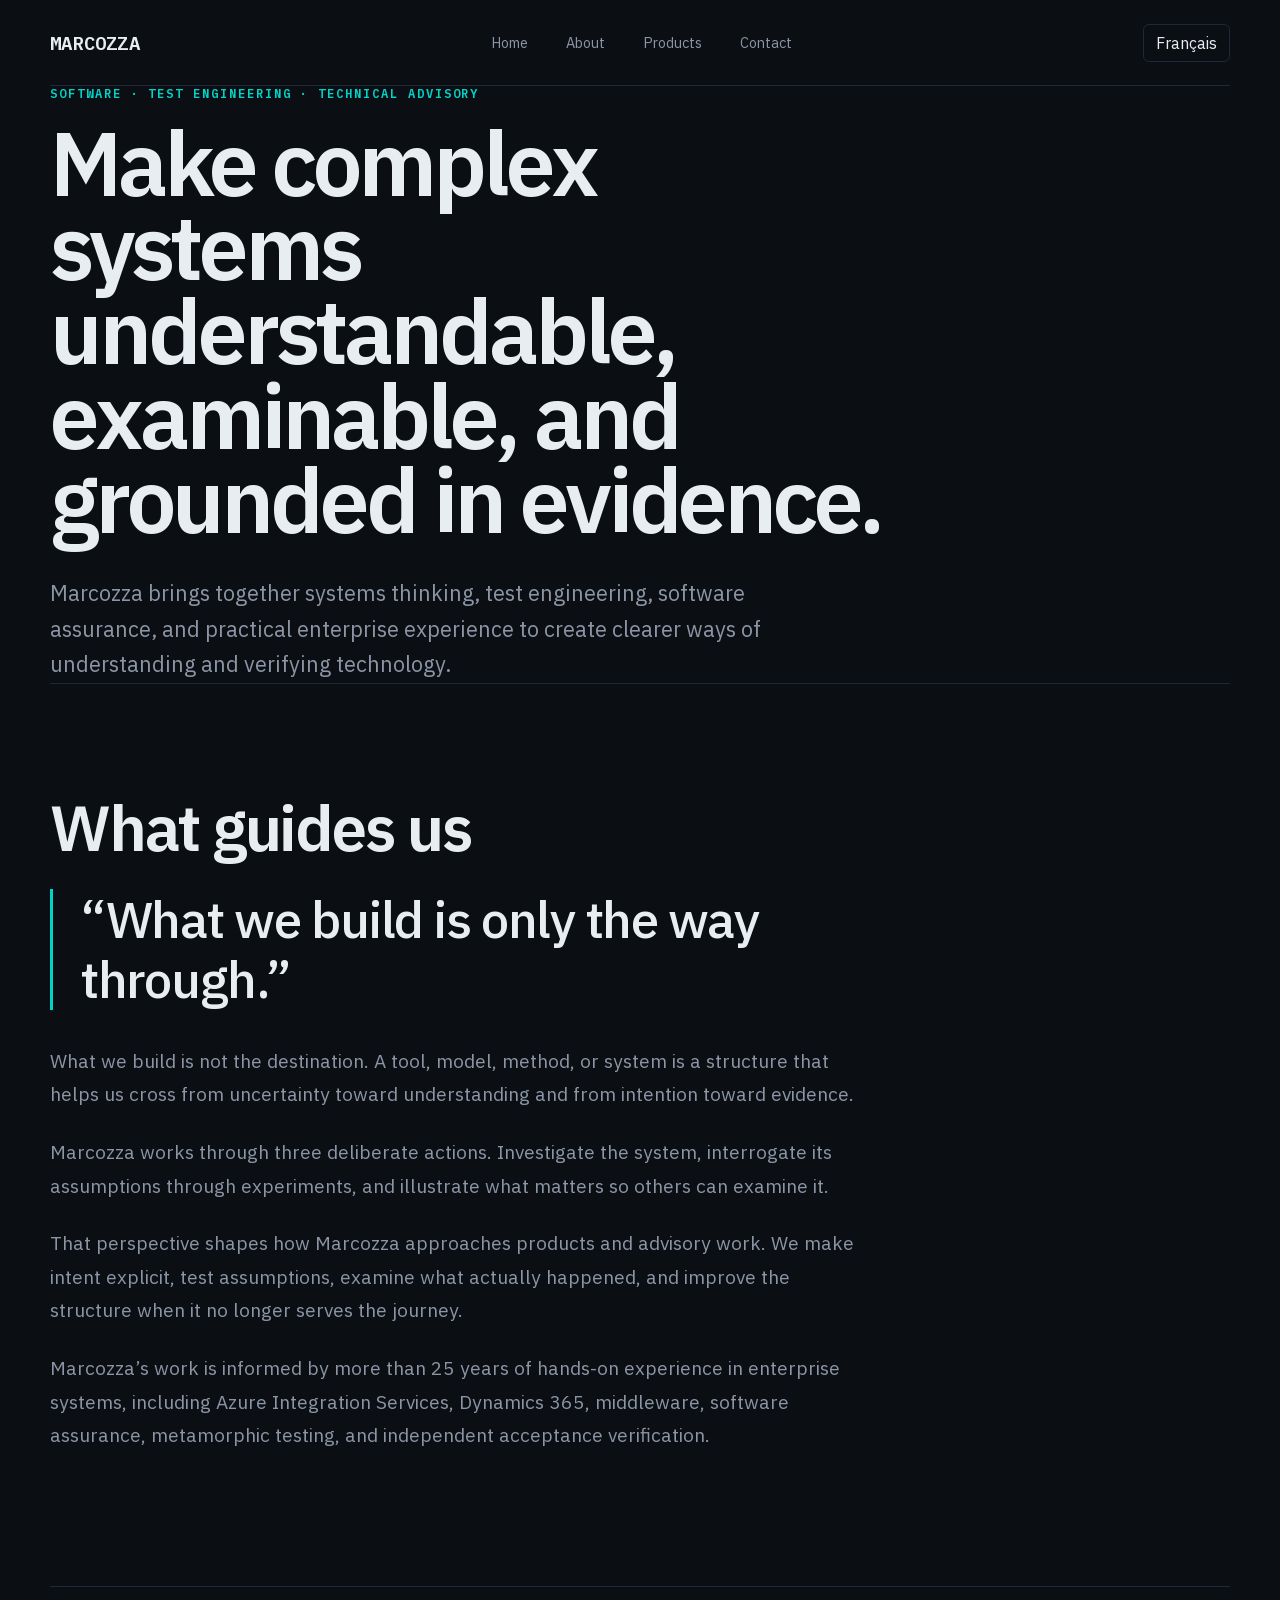
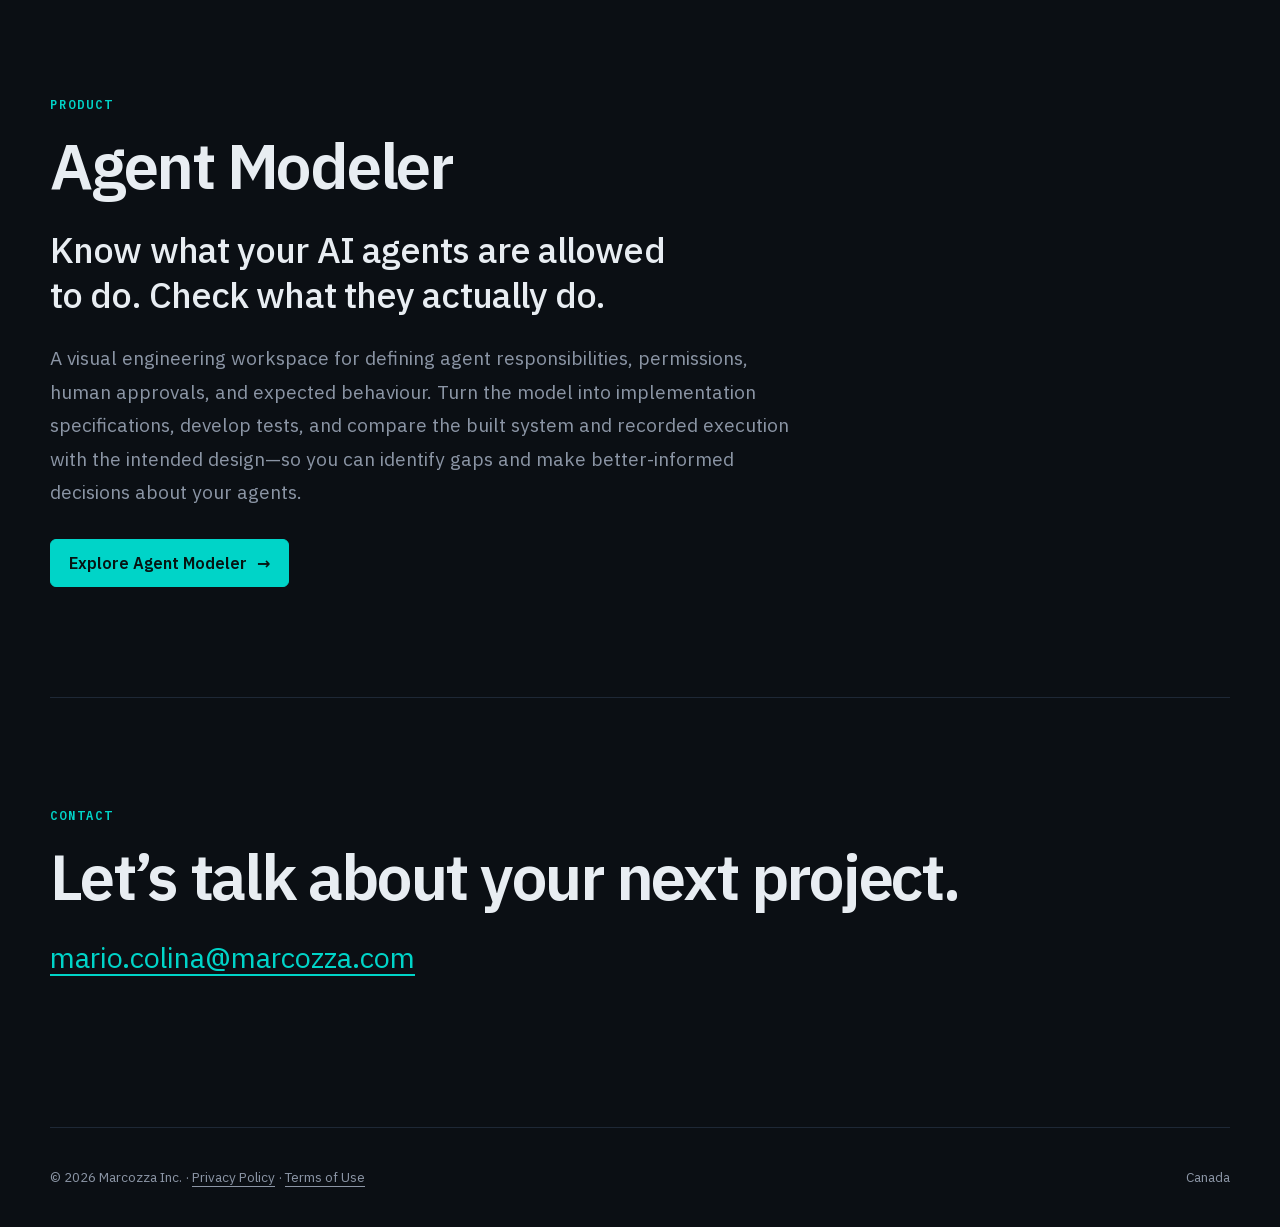
==== commit 2ac68d2f: "Add privacy policy and terms of use pages (FR/EN) Co-Authored-By: Claude Opus 5.5 <noreply@anthropic" ====
--- a/en.html
+++ b/en.html
@@ -14,7 +14,7 @@
     <link rel="alternate" hreflang="en" href="https://marcozza.com/en.html" />
     <link rel="alternate" hreflang="x-default" href="https://marcozza.com/" />
     <link rel="stylesheet" href="fonts/fonts.css" />
-    <link rel="stylesheet" href="styles.css?v=1405d73fb424" />
+    <link rel="stylesheet" href="styles.css?v=ec8148b370d4" />
     <title>Marcozza Inc. | Software product development and technical advisory</title>
   </head>
   <body>
@@ -63,7 +63,7 @@
       </section>
     </main>
     <footer>
-      <span>© <span id="year">2026</span> Marcozza Inc.</span>
+      <span>© <span id="year">2026</span> Marcozza Inc. · <a href="privacy.html">Privacy Policy</a> · <a href="terms.html">Terms of Use</a></span>
       <span>Canada</span>
     </footer>
     <script src="site.js"></script>
--- a/styles.css
+++ b/styles.css
@@ -123,6 +123,19 @@
 .contact { min-height: 430px; align-items: start; }
 .email { display: inline-block; color: var(--accent); font-size: clamp(1.15rem, 3vw, 1.8rem); text-underline-offset: 6px; }
 footer { min-height: 100px; display: flex; justify-content: space-between; align-items: center; color: var(--muted); border-top: 1px solid var(--line); font-size: 0.85rem; }
+footer a { text-underline-offset: 4px; }
+footer a:hover, footer a:focus-visible { color: var(--ink); }
+.legal { max-width: 760px; padding: 100px 0; }
+.legal h1 { font-size: clamp(2.2rem, 5vw, 3.4rem); line-height: 1.05; }
+.legal h2 { margin: 48px 0 14px; font-size: 1.5rem; line-height: 1.25; letter-spacing: -0.02em; }
+.legal p, .legal li { color: var(--muted); font-size: 1.1rem; line-height: 1.75; }
+.legal p { margin: 0 0 18px; }
+.legal p.legal-effective { margin: 24px 0 0; font-size: 0.95rem; }
+.legal ul { margin: 0 0 18px; padding-left: 1.4em; }
+.legal li { margin: 0 0 10px; }
+.legal strong { color: var(--ink); font-weight: 600; }
+.legal a { text-underline-offset: 4px; }
+.legal a:hover, .legal a:focus-visible { color: var(--ink); }
 .sr-only { position: absolute; width: 1px; height: 1px; padding: 0; margin: -1px; overflow: hidden; clip: rect(0, 0, 0, 0); white-space: nowrap; border: 0; }
 
 @media (max-width: 800px) {
@@ -130,6 +143,7 @@
   .site-header { padding: 18px 0; grid-template-columns: 1fr auto; row-gap: 18px; }
   .site-nav { grid-column: 1 / -1; grid-row: 2; justify-content: flex-start; overflow-x: auto; }
   .products, .profile, .contact { padding: 78px 0; grid-template-columns: 1fr; gap: 20px; }
+  .legal { padding: 78px 0; }
 }
 
 @media (max-width: 480px) {
